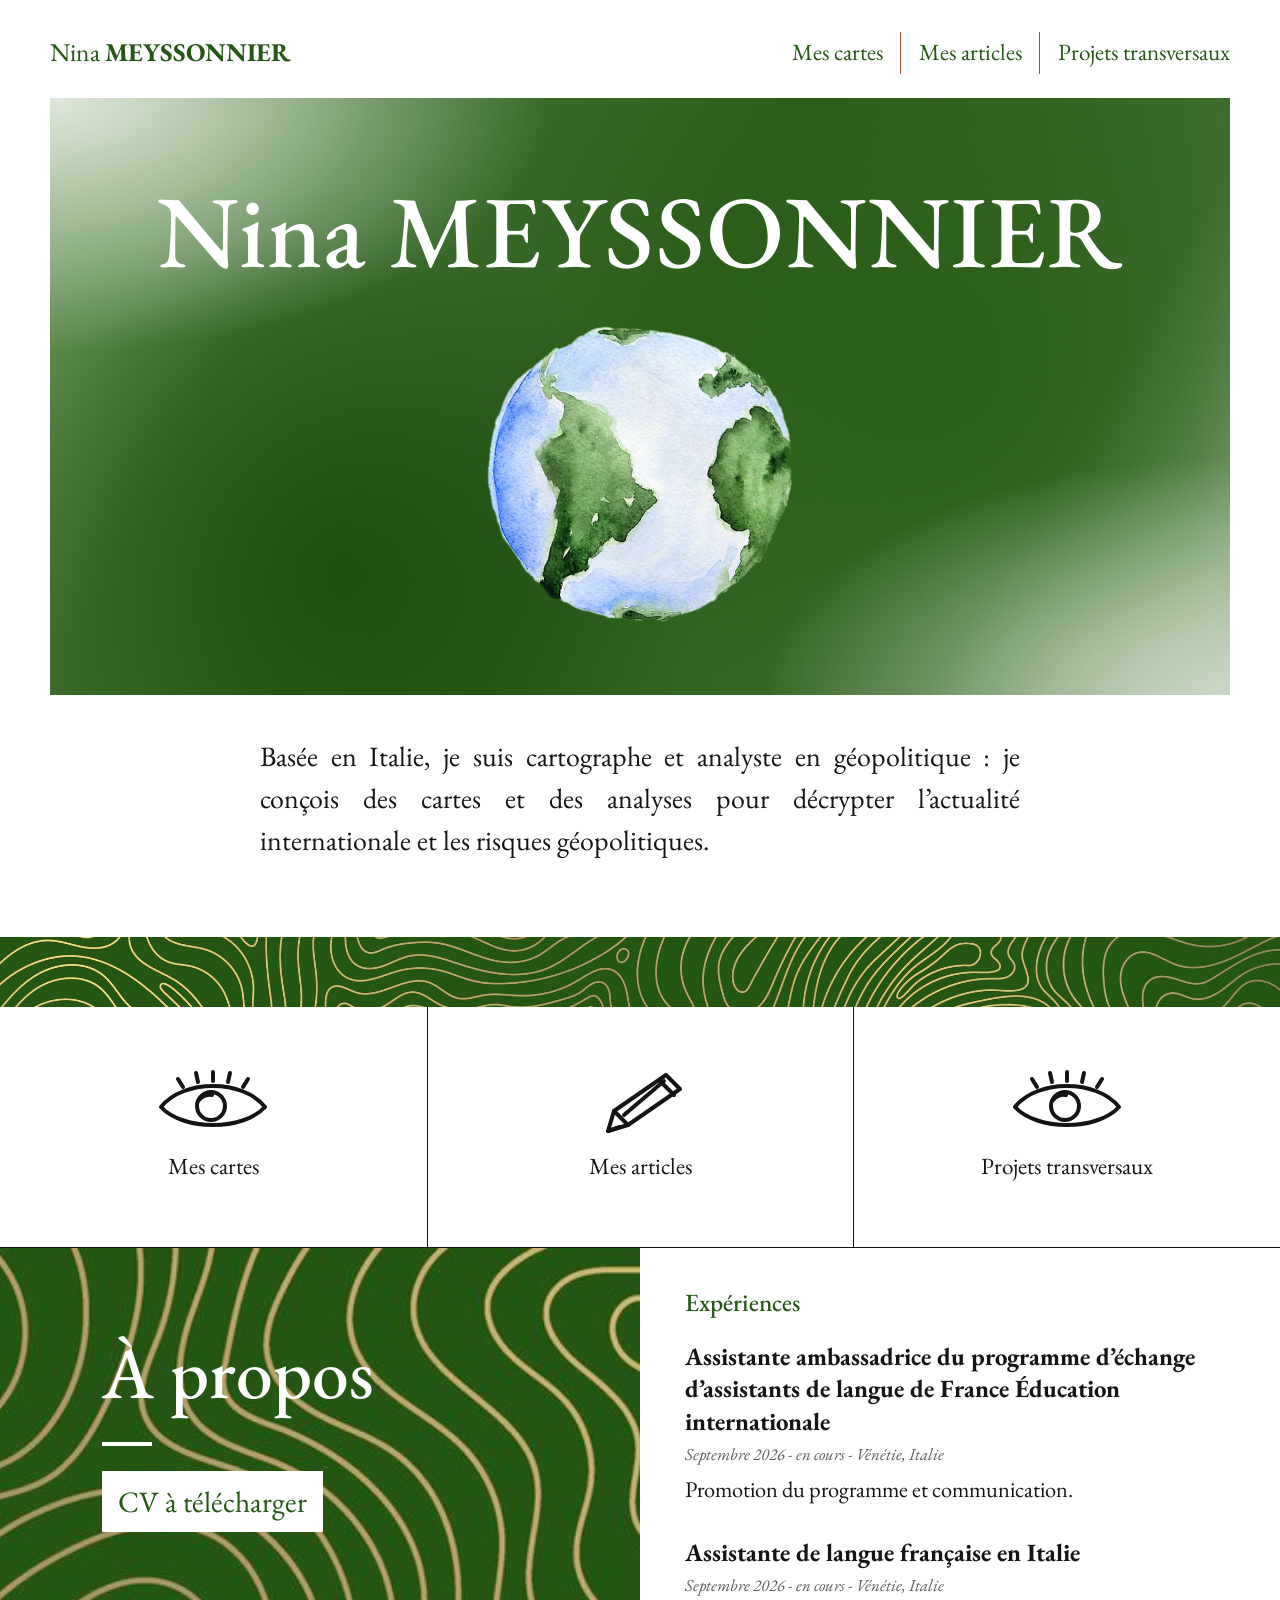
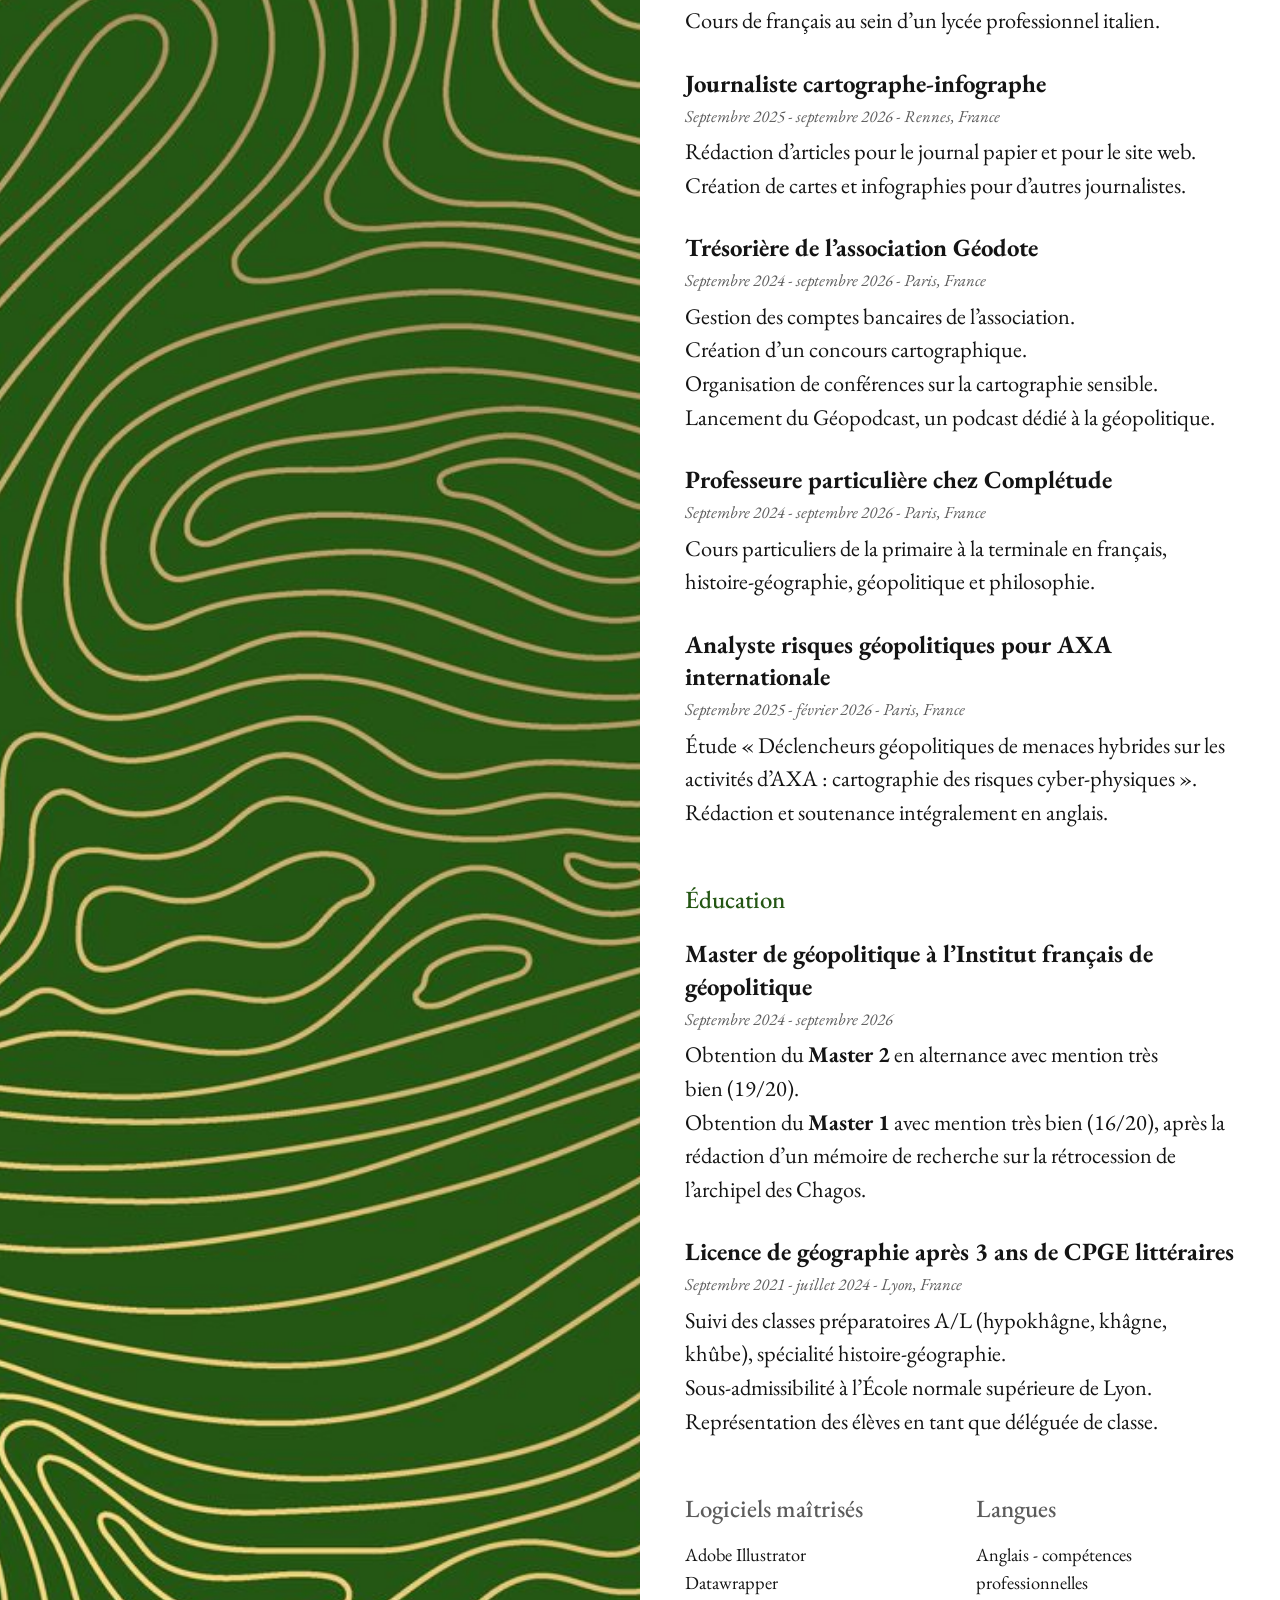
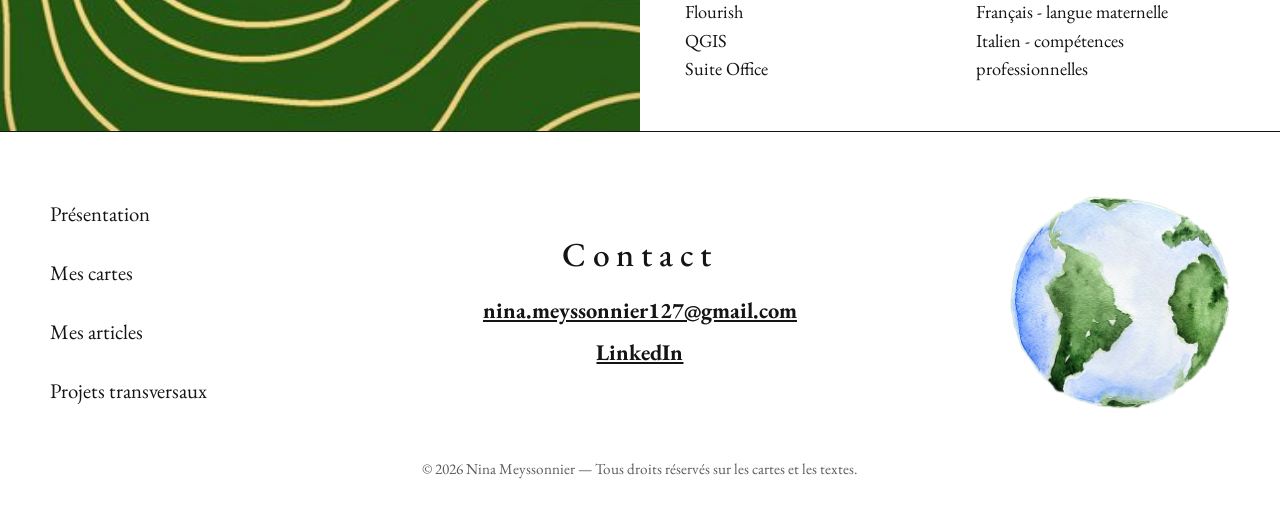
==== index.html @ a8b807ed "Mise en ligne du portfolio (version sans Wix) Co-Authored-By: Claude Opus 5.5 <noreply@anthropic.com" ====
<!doctype html>
<html lang="fr">
<head>
<meta charset="utf-8">
<meta name="viewport" content="width=device-width, initial-scale=1">
<title>Nina Meyssonnier — Cartographe et analyste en géopolitique</title>
<meta name="description" content="Nina Meyssonnier, cartographe et analyste en géopolitique basée en Italie : cartes, articles et projets pour décrypter l’actualité internationale.">
<link rel="canonical" href="https://ninameyssonnier.com/">
<meta property="og:type" content="website">
<meta property="og:title" content="Nina Meyssonnier — Cartographe et analyste en géopolitique">
<meta property="og:description" content="Nina Meyssonnier, cartographe et analyste en géopolitique basée en Italie : cartes, articles et projets pour décrypter l’actualité internationale.">
<meta property="og:url" content="https://ninameyssonnier.com/">
<meta property="og:image" content="https://ninameyssonnier.com/images/deco/globe-aquarelle.png">
<link rel="icon" type="image/png" href="images/deco/globe-aquarelle.png">
<link rel="preload" href="fonts/EBGaramond.woff2" as="font" type="font/woff2" crossorigin>
<link rel="stylesheet" href="css/style.css">
</head>
<body>
<a class="lien-evitement" href="#contenu">Aller au contenu</a>
<header class="conteneur entete">
<a class="logo" href="index.html">Nina <strong>MEYSSONNIER</strong></a>
<nav class="menu" aria-label="Menu principal">
<ul>
<li><a href="cartes.html">Mes cartes</a></li>
<li><a href="articles.html">Mes articles</a></li>
<li><a href="projets.html">Projets transversaux</a></li>
</ul>
</nav>
</header>
<main id="contenu">

<section class="conteneur banniere" aria-label="Présentation">
<h1>Nina MEYSSONNIER</h1>
<img src="images/deco/globe-aquarelle.png" alt="Globe terrestre peint à l’aquarelle" width="442" height="429">
</section>
<div class="etroit accroche"><p>Basée en Italie, je suis cartographe et analyste en géopolitique : je conçois des cartes et des analyses pour décrypter l’actualité internationale et les risques géopolitiques.</p></div>
<div class="topo" aria-hidden="true"></div>
<nav class="tuiles" aria-label="Rubriques">
<a href="cartes.html"><svg viewBox="0 0 120 70" aria-hidden="true" fill="none" stroke="currentColor" stroke-width="4" stroke-linecap="round" stroke-linejoin="round"><path d="M8 38 C30 10 90 10 112 38 C90 62 30 62 8 38 Z"/><circle cx="58" cy="37" r="14"/><path d="M46 31c3-4 9-6 13-5"/><path d="M30 18l-5-8M45 13l-2-9M60 12V3M75 13l2-9M90 18l5-8"/></svg><span>Mes cartes</span></a>
<a href="articles.html"><svg viewBox="0 0 120 70" aria-hidden="true" fill="none" stroke="currentColor" stroke-width="4" stroke-linecap="round" stroke-linejoin="round"><path d="M28 62l6-20L86 6l14 14-52 36z"/><path d="M34 42l14 14M28 62l12-4M80 12l14 14M44 46l40-34"/></svg><span>Mes articles</span></a>
<a href="projets.html"><svg viewBox="0 0 120 70" aria-hidden="true" fill="none" stroke="currentColor" stroke-width="4" stroke-linecap="round" stroke-linejoin="round"><path d="M8 38 C30 10 90 10 112 38 C90 62 30 62 8 38 Z"/><circle cx="58" cy="37" r="14"/><path d="M46 31c3-4 9-6 13-5"/><path d="M30 18l-5-8M45 13l-2-9M60 12V3M75 13l2-9M90 18l5-8"/></svg><span>Projets transversaux</span></a>
</nav>
<section class="apropos" aria-labelledby="titre-apropos">
<div class="apropos-visuel"><div>
<h2 id="titre-apropos">À propos</h2>
<hr>
<a class="bouton-blanc" href="https://a3ce014b-b03c-47b6-bcb1-6e5fcd19273f.filesusr.com/ugd/10fcb1_9ec93e1e571d4737af485cd5cc1cdba1.pdf" target="_blank" rel="noopener">CV à télécharger</a>
</div></div>
<div class="parcours">
<h3 class="rubrique">Expériences</h3>
<article class="poste"><h4>Assistante ambassadrice du programme d’échange d’assistants de langue de France Éducation internationale</h4><p class="quand">Septembre 2026 - en cours - Vénétie, Italie</p><p>Promotion du programme et communication.</p></article>
<article class="poste"><h4>Assistante de langue française en Italie</h4><p class="quand">Septembre 2026 - en cours - Vénétie, Italie</p><p>Cours de français au sein d’un lycée professionnel italien.</p></article>
<article class="poste"><h4>Journaliste cartographe-infographe</h4><p class="quand">Septembre 2025 - septembre 2026 - Rennes, France</p><p>Rédaction d’articles pour le journal papier et pour le site web.</p><p>Création de cartes et infographies pour d’autres journalistes.</p></article>
<article class="poste"><h4>Trésorière de l’association Géodote</h4><p class="quand">Septembre 2024 - septembre 2026 - Paris, France</p><p>Gestion des comptes bancaires de l’association.</p><p>Création d’un concours cartographique.</p><p>Organisation de conférences sur la cartographie sensible.</p><p>Lancement du Géopodcast, un podcast dédié à la géopolitique.</p></article>
<article class="poste"><h4>Professeure particulière chez Complétude</h4><p class="quand">Septembre 2024 - septembre 2026 - Paris, France</p><p>Cours particuliers de la primaire à la terminale en français, histoire-géographie, géopolitique et philosophie.</p></article>
<article class="poste"><h4>Analyste risques géopolitiques pour AXA internationale</h4><p class="quand">Septembre 2025 - février 2026 - Paris, France</p><p>Étude « Déclencheurs géopolitiques de menaces hybrides sur les activités d’AXA : cartographie des risques cyber-physiques ».</p><p>Rédaction et soutenance intégralement en anglais.</p></article>
<h3 class="rubrique">Éducation</h3>
<article class="poste"><h4>Master de géopolitique à l’Institut français de géopolitique</h4><p class="quand">Septembre 2024 - septembre 2026</p><p>Obtention du <strong>Master 2</strong> en alternance avec mention très bien (19/20).</p><p>Obtention du <strong>Master 1</strong> avec mention très bien (16/20), après la rédaction d’un mémoire de recherche sur la rétrocession de l’archipel des Chagos.</p></article>
<article class="poste"><h4>Licence de géographie après 3 ans de CPGE littéraires</h4><p class="quand">Septembre 2021 - juillet 2024 - Lyon, France</p><p>Suivi des classes préparatoires A/L (hypokhâgne, khâgne, khûbe), spécialité histoire-géographie.</p><p>Sous-admissibilité à l’École normale supérieure de Lyon.</p><p>Représentation des élèves en tant que déléguée de classe.</p></article>
<div class="competences">
<div><h3>Logiciels maîtrisés</h3><ul><li>Adobe Illustrator</li><li>Datawrapper</li><li>Flourish</li><li>QGIS</li><li>Suite Office</li></ul></div>
<div><h3>Langues</h3><ul><li>Anglais - compétences professionnelles</li><li>Français - langue maternelle</li><li>Italien - compétences professionnelles</li></ul></div>
</div>
</div>
</section>

</main>
<footer class="pied">
<div class="conteneur pied-grille">
<nav aria-label="Plan du site">
<ul>
<li><a href="index.html">Présentation</a></li>
<li><a href="cartes.html">Mes cartes</a></li>
<li><a href="articles.html">Mes articles</a></li>
<li><a href="projets.html">Projets transversaux</a></li>
</ul>
</nav>
<div class="contact">
<h2>Contact</h2>
<ul>
<li><a href="mailto:nina.meyssonnier127@gmail.com">nina.meyssonnier127@gmail.com</a></li>
<li><a href="https://www.linkedin.com/in/nina-meyssonnier-8220b4284/" target="_blank" rel="noopener">LinkedIn</a></li>
</ul>
</div>
<img class="pied-globe" src="images/deco/globe-aquarelle.png" alt="" width="442" height="429" loading="lazy">
</div>
<p class="mentions">© 2026 Nina Meyssonnier — Tous droits réservés sur les cartes et les textes.</p>
</footer>
</body>
</html>
---- css/style.css ----
/* ==========================================================
   Nina MEYSSONNIER — portfolio
   Couleurs et typographie reprises du site Wix d'origine
   ========================================================== */

@font-face {
  font-family: "EB Garamond";
  src: url("../fonts/EBGaramond.woff2") format("woff2");
  font-weight: 400 800;
  font-style: normal;
  font-display: swap;
}
@font-face {
  font-family: "EB Garamond";
  src: url("../fonts/EBGaramond-Italic.woff2") format("woff2");
  font-weight: 400 800;
  font-style: italic;
  font-display: swap;
}

:root {
  --vert: #245614;
  --vert-fonce: #1a4010;
  --or: #c9ae6a;
  --brique: #a4533a;      /* page active du menu + séparateurs */
  --encre: #141414;
  --gris: #5c5c5c;
  --fond: #ffffff;
  --largeur: 1180px;
  --texte: 760px;
}

* { box-sizing: border-box; }

html { scroll-behavior: smooth; }

body {
  margin: 0;
  font-family: "EB Garamond", Garamond, "Times New Roman", serif;
  font-size: 1.15rem;
  line-height: 1.6;
  color: var(--encre);
  background: var(--fond);
  text-rendering: optimizeLegibility;
}

img { max-width: 100%; height: auto; display: block; }

a { color: var(--vert); }
a:hover { color: var(--brique); }

h1, h2, h3 { font-weight: 500; line-height: 1.2; margin: 0; text-wrap: balance; }
p { margin: 0 0 1em; text-wrap: pretty; }

.conteneur { width: min(100% - 2.5rem, var(--largeur)); margin-inline: auto; }
.etroit { width: min(100% - 2.5rem, var(--texte)); margin-inline: auto; }

.lien-evitement {
  position: absolute; left: -999px; top: 0;
  background: var(--vert); color: #fff; padding: .5rem 1rem;
}
.lien-evitement:focus { left: 1rem; z-index: 10; }

/* ---------- En-tête ---------- */
.entete {
  display: flex; flex-wrap: wrap; align-items: center; justify-content: space-between;
  gap: .75rem 2rem;
  padding: 2rem 0 1.5rem;
}
.logo {
  font-size: 1.6rem; color: var(--vert); text-decoration: none; white-space: nowrap;
}
.logo strong { font-weight: 700; }
.menu ul {
  list-style: none; margin: 0; padding: 0;
  display: flex; flex-wrap: wrap; align-items: center;
}
.menu li + li { border-left: 1.5px solid var(--brique); }
.menu a {
  display: block; padding: .15rem 1.1rem; font-size: 1.45rem;
  color: var(--vert); text-decoration: none;
}
.menu li:last-child a { padding-right: 0; }
.menu a:hover, .menu a[aria-current="page"] { color: var(--brique); }

/* ---------- Accueil : bannière ---------- */
.banniere {
  position: relative; overflow: hidden;
  background:
    radial-gradient(ellipse at 0% 0%, #dfe7da 0%, rgba(223,231,218,0) 30%),
    radial-gradient(ellipse at 100% 100%, #c9d6c3 0%, rgba(201,214,195,0) 28%),
    radial-gradient(circle at 25% 80%, #1e4d0f 0%, rgba(30,77,15,0) 35%),
    radial-gradient(circle at 75% 45%, #2a5f17 0%, rgba(42,95,23,0) 40%),
    linear-gradient(120deg, #6f9a5f 0%, #3e7030 22%, #2b5e1a 50%, #3c6e2e 80%, #9ab88d 100%);
  color: #fff; text-align: center;
  padding: clamp(2.5rem, 6vw, 4.5rem) 1.25rem;
}
.banniere h1 {
  font-size: clamp(2.6rem, 8vw, 6.4rem); font-weight: 500; letter-spacing: .01em;
}
.banniere img {
  width: clamp(170px, 24vw, 330px); margin: clamp(1rem, 3vw, 2rem) auto 0;
}

.accroche {
  font-size: clamp(1.25rem, 2.2vw, 1.75rem); line-height: 1.5; text-align: justify;
  padding: 2.5rem 0 3rem;
}

/* ---------- Bandeau topographique ---------- */
.topo {
  background: var(--vert) url("../images/deco/topo.jpg") center / cover no-repeat;
  color: #fff; text-align: center;
  padding: 1.6rem 1rem;
  min-height: 70px;
}
.topo h2 { font-size: clamp(2rem, 5vw, 3.6rem); font-weight: 600; text-shadow: 0 1px 6px rgba(0,0,0,.35); }

/* ---------- Accueil : trois tuiles ---------- */
.tuiles {
  display: grid; grid-template-columns: repeat(auto-fit, minmax(240px, 1fr));
  border-bottom: 1.5px solid var(--encre);
}
.tuiles a {
  display: flex; flex-direction: column; align-items: center; justify-content: center; gap: .6rem;
  padding: 3.5rem 1rem; min-height: 240px;
  color: var(--encre); text-decoration: none; font-size: 1.45rem;
  border-left: 1.5px solid var(--encre);
  transition: background .2s;
}
.tuiles a:first-child { border-left: 0; }
.tuiles a:hover { background: #f3f6f1; color: var(--vert); }
.tuiles svg { width: 120px; height: 70px; }

/* ---------- Accueil : À propos + CV ---------- */
.apropos {
  display: grid; grid-template-columns: minmax(0, 1fr) minmax(0, 1fr);
}
.apropos-visuel {
  background: var(--vert) url("../images/deco/topo.jpg") 30% center / cover no-repeat;
  color: #fff; padding: 5rem clamp(1.5rem, 8vw, 9rem);
}
.apropos-visuel > div { position: sticky; top: 2rem; }
.apropos-visuel h2 { font-size: clamp(3rem, 6vw, 4.6rem); font-weight: 500; }
.apropos-visuel hr { width: 50px; border: 0; border-top: 4px solid #fff; margin: 1.6rem 0; }
.bouton-blanc {
  display: inline-block; background: #fff; color: var(--vert);
  padding: .4rem 1rem; font-size: 1.85rem; text-decoration: none;
}
.bouton-blanc:hover { color: var(--brique); }

.parcours { padding: 2.5rem clamp(1.25rem, 3.5vw, 3rem) 3rem; max-width: 820px; }
.parcours h3.rubrique { color: var(--vert); font-size: 1.55rem; margin: 0 0 1.4rem; }
.parcours h3.rubrique:not(:first-child) { margin-top: 3.5rem; }
.poste { margin-bottom: 1.8rem; }
.poste h4 { font-size: 1.55rem; font-weight: 700; line-height: 1.3; margin: 0 0 .3rem; }
.poste .quand { font-style: italic; color: var(--gris); font-size: 1.05rem; margin-bottom: .4rem; }
.poste p { font-size: 1.4rem; line-height: 1.5; margin: 0; }
.poste strong { font-weight: 700; }

.competences {
  display: grid; grid-template-columns: repeat(auto-fit, minmax(220px, 1fr)); gap: 1.5rem 2rem;
  margin-top: 3.5rem;
}
.competences h3 { color: var(--gris); font-size: 1.55rem; margin-bottom: 1rem; }
.competences ul { list-style: none; margin: 0; padding: 0; font-size: 1.15rem; line-height: 1.55; }

/* ---------- Titres de page ---------- */
.titre-page {
  text-align: center; color: var(--vert);
  font-size: clamp(3rem, 8vw, 6rem); font-weight: 500;
  padding: 1.5rem 0 2.5rem;
}

.encart {
  background: var(--vert); color: #fff;
  padding: clamp(2rem, 5vw, 3.5rem) 0;
  font-size: clamp(1.25rem, 2.2vw, 1.7rem); line-height: 1.5;
}
.encart p:last-child { margin-bottom: 0; }
.encart.dans-conteneur { padding-inline: 0; }
.encart .etroit { width: min(100% - 2.5rem, 1100px); text-align: justify; }

/* ---------- Fiches (cartes, projets) ---------- */
.fiche { padding: 3.5rem 0 3rem; border-bottom: 1.5px solid var(--encre); }
.fiche:last-of-type { border-bottom: 0; }
.fiche figure { margin: 0 auto 2rem; max-width: 1000px; }
.fiche figure.cadre img { border: 1.5px solid var(--vert); }
.fiche h2 { font-size: clamp(1.9rem, 3.6vw, 2.8rem); font-weight: 600; margin-bottom: 1.6rem; }
.fiche .texte { max-width: 1000px; margin-inline: auto; font-size: 1.2rem; }
.fiche .texte .contexte { font-style: italic; }
.fiche .actions { text-align: center; margin-top: 1.8rem; }

.fiche.centree h2 { text-align: center; font-weight: 500; padding-bottom: 1.6rem; border-bottom: 1.5px solid var(--encre); max-width: 760px; margin-inline: auto; margin-bottom: 2.5rem; }
.fiche.centree figure { max-width: 680px; }
.fiche.centree .texte { max-width: 900px; text-align: justify; }

.bouton {
  display: inline-block; background: var(--vert); color: #fff;
  padding: .55rem 1.6rem; font-size: 1.7rem; letter-spacing: .12em;
  text-decoration: none; transition: background .2s;
}
.bouton:hover { background: var(--vert-fonce); color: #fff; }
.bouton:focus-visible, .bouton-blanc:focus-visible, a:focus-visible { outline: 3px solid var(--or); outline-offset: 3px; }

/* Image pas encore ajoutée : le cadre disparaît, le texte reste */
figure.manquante { display: none; }

/* Plusieurs cartes pour un même projet */
.galerie { display: grid; gap: 1.5rem; max-width: 1000px; margin: 0 auto 2rem; }
.galerie figure { margin: 0; }
.galerie.deux { grid-template-columns: repeat(auto-fit, minmax(300px, 1fr)); align-items: start; }

/* ---------- Articles ---------- */
.article { text-align: center; padding: 2.5rem 0 3rem; border-bottom: 1.5px solid var(--encre); }
.article h2 { font-size: clamp(1.5rem, 2.8vw, 2.1rem); font-weight: 700; margin-bottom: .5rem; }
.article .support { font-size: 1.45rem; margin: 0; }
.article .date { font-size: 1.15rem; margin: .25rem 0 1.6rem; }
.article figure { margin: 2rem auto 0; max-width: 1000px; }

/* ---------- Vidéo ---------- */
.video { position: relative; display: block; max-width: 680px; margin: 0 auto 2rem; }
.video .lecture {
  position: absolute; inset: 0; margin: auto; width: 84px; height: 60px;
  background: #e62117; border-radius: 14px;
}
.video .lecture::after {
  content: ""; position: absolute; left: 34px; top: 18px;
  border-left: 22px solid #fff; border-top: 12px solid transparent; border-bottom: 12px solid transparent;
}

/* ---------- Pied de page ---------- */
.pied { border-top: 1.5px solid var(--encre); margin-top: 0; }
.pied-grille {
  display: grid; grid-template-columns: 1fr 1.4fr 1fr; align-items: center; gap: 2rem;
  padding: 4rem 0 3rem;
}
.pied nav ul { list-style: none; margin: 0; padding: 0; display: grid; gap: 1.6rem; font-size: 1.3rem; }
.pied nav a { color: var(--encre); text-decoration: none; }
.pied nav a:hover { color: var(--brique); }
.contact { text-align: center; }
.contact h2 { font-size: 2.1rem; letter-spacing: .2em; margin-bottom: 1.2rem; }
.contact ul { list-style: none; margin: 0; padding: 0; display: grid; gap: .4rem; font-size: 1.4rem; font-weight: 700; }
.contact a { color: var(--encre); }
.contact a:hover { color: var(--brique); }
.pied-globe { justify-self: end; width: min(220px, 100%); }
.mentions { text-align: center; font-size: .95rem; color: var(--gris); padding: 0 0 2rem; }

/* ---------- Écrans étroits ---------- */
@media (max-width: 860px) {
  .entete { justify-content: center; text-align: center; }
  .menu ul { justify-content: center; }
  .menu a { font-size: 1.25rem; padding: .15rem .8rem; }
  .apropos { grid-template-columns: 1fr; }
  .apropos-visuel { padding: 3rem 1.5rem; text-align: center; }
  .apropos-visuel hr { margin-inline: auto; }
  .tuiles a { border-left: 0; border-top: 1.5px solid var(--encre); min-height: 180px; }
  .tuiles a:first-child { border-top: 0; }
  .pied-grille { grid-template-columns: 1fr; text-align: center; }
  .pied-globe { justify-self: center; }
  .accroche, .encart .etroit, .fiche.centree .texte { text-align: left; }
  .bouton { font-size: 1.35rem; letter-spacing: .08em; }
}

@media (max-width: 600px) {
  .menu li + li { border-left: 0; }
  .menu ul { gap: .2rem .4rem; }
}
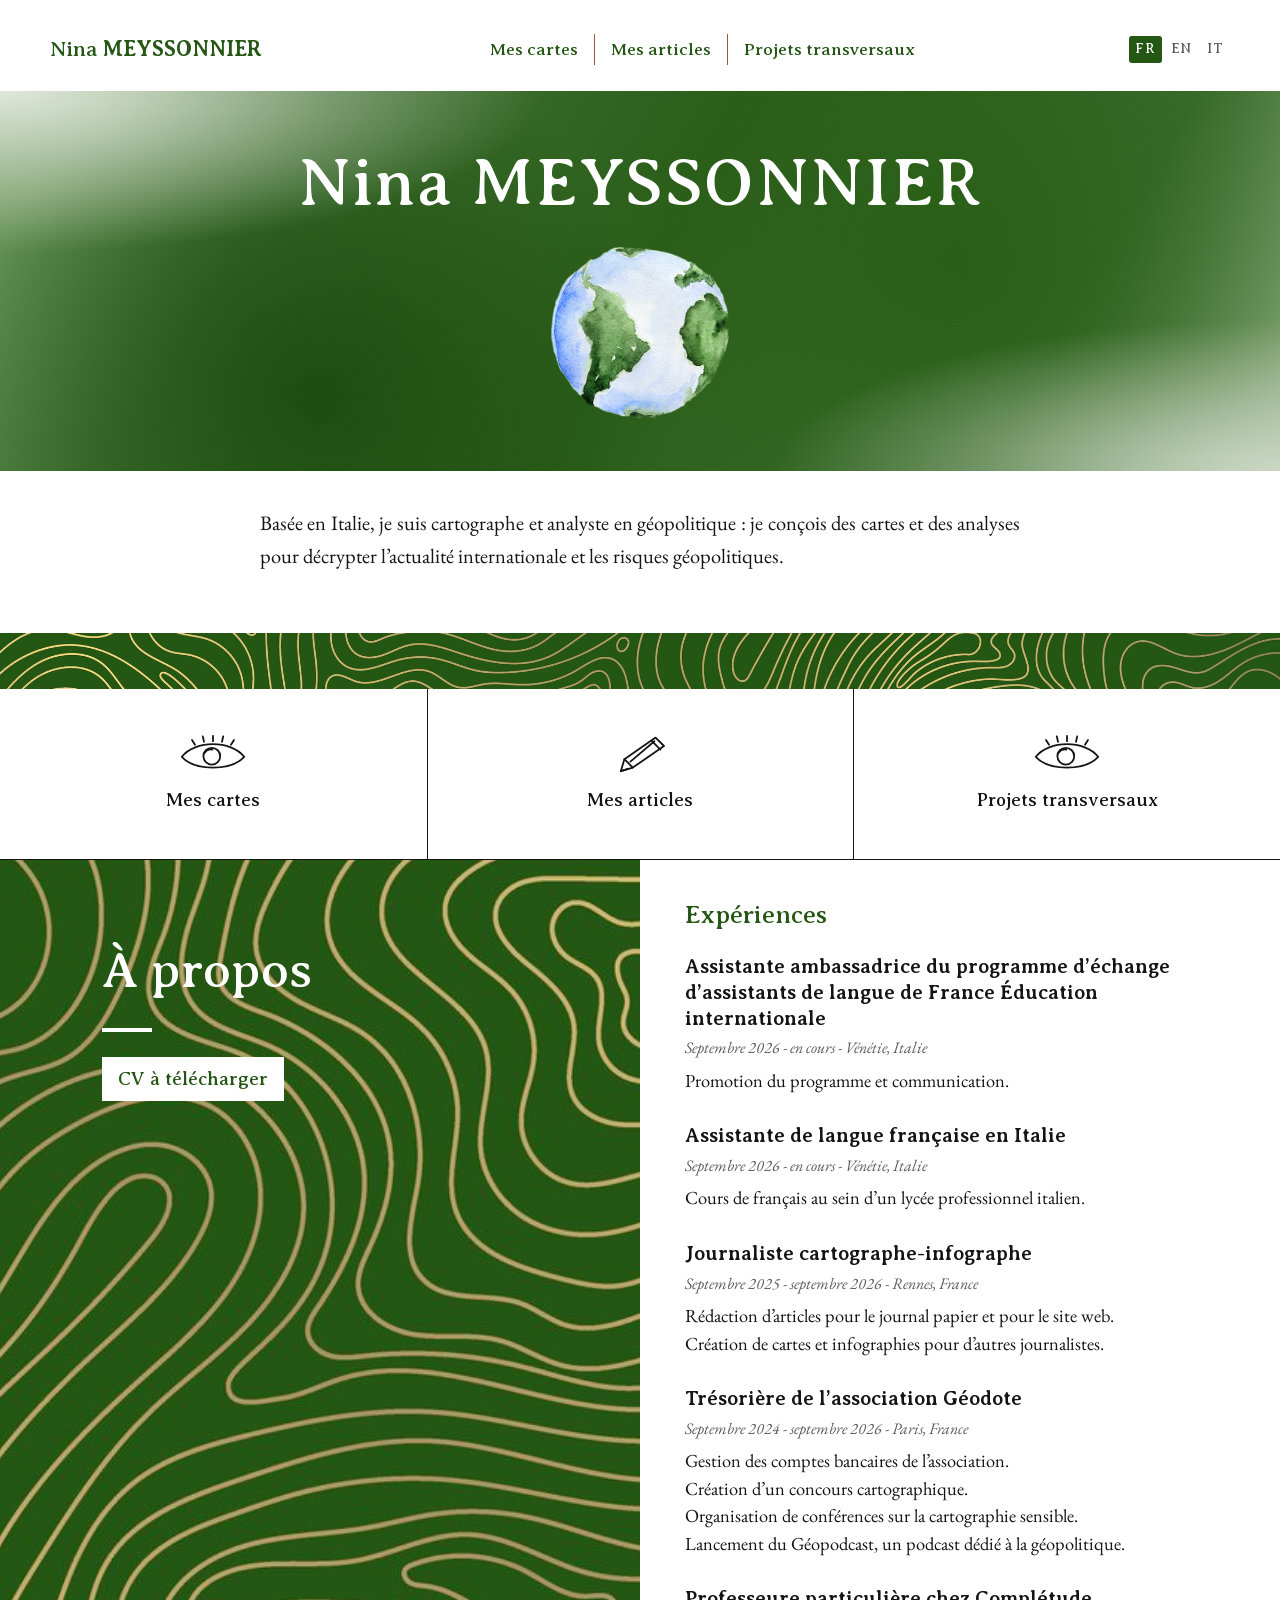
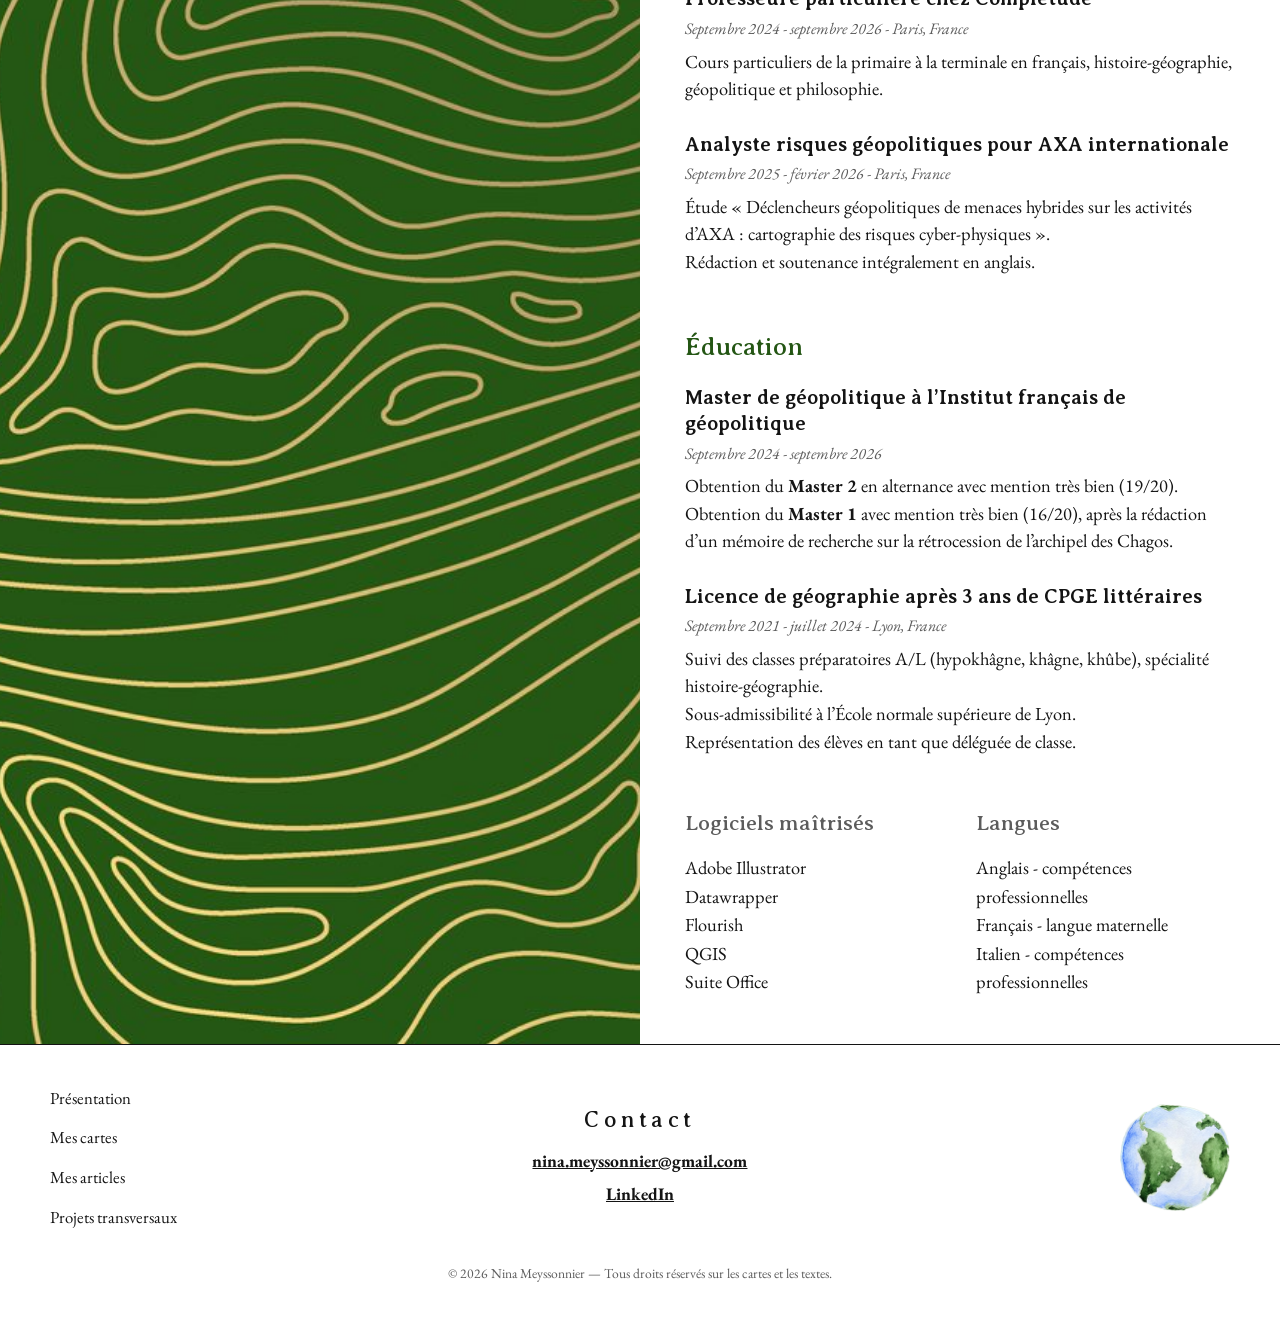
==== commit b41277d3: "Portfolio trilingue (FR, EN, IT), nouvelles polices, cartes interactives et domaine ninameyssonnier." ====
--- a/index.html
+++ b/index.html
@@ -6,6 +6,10 @@
 <title>Nina Meyssonnier — Cartographe et analyste en géopolitique</title>
 <meta name="description" content="Nina Meyssonnier, cartographe et analyste en géopolitique basée en Italie : cartes, articles et projets pour décrypter l’actualité internationale.">
 <link rel="canonical" href="https://ninameyssonnier.com/">
+<link rel="alternate" hreflang="fr" href="https://ninameyssonnier.com/">
+<link rel="alternate" hreflang="en" href="https://ninameyssonnier.com/en/">
+<link rel="alternate" hreflang="it" href="https://ninameyssonnier.com/it/">
+<link rel="alternate" hreflang="x-default" href="https://ninameyssonnier.com/">
 <meta property="og:type" content="website">
 <meta property="og:title" content="Nina Meyssonnier — Cartographe et analyste en géopolitique">
 <meta property="og:description" content="Nina Meyssonnier, cartographe et analyste en géopolitique basée en Italie : cartes, articles et projets pour décrypter l’actualité internationale.">
@@ -13,6 +17,7 @@
 <meta property="og:image" content="https://ninameyssonnier.com/images/deco/globe-aquarelle.png">
 <link rel="icon" type="image/png" href="images/deco/globe-aquarelle.png">
 <link rel="preload" href="fonts/EBGaramond.woff2" as="font" type="font/woff2" crossorigin>
+<link rel="preload" href="fonts/AveriaSerifLibre-Regular.woff2" as="font" type="font/woff2" crossorigin>
 <link rel="stylesheet" href="css/style.css">
 </head>
 <body>
@@ -26,10 +31,11 @@
 <li><a href="projets.html">Projets transversaux</a></li>
 </ul>
 </nav>
+<nav class="langues" aria-label="Langue"><a href="index.html" lang="fr" hreflang="fr" aria-current="true">FR</a><a href="en/index.html" lang="en" hreflang="en">EN</a><a href="it/index.html" lang="it" hreflang="it">IT</a></nav>
 </header>
 <main id="contenu">
 
-<section class="conteneur banniere" aria-label="Présentation">
+<section class="banniere" aria-label="Présentation">
 <h1>Nina MEYSSONNIER</h1>
 <img src="images/deco/globe-aquarelle.png" alt="Globe terrestre peint à l’aquarelle" width="442" height="429">
 </section>
@@ -44,7 +50,7 @@
 <div class="apropos-visuel"><div>
 <h2 id="titre-apropos">À propos</h2>
 <hr>
-<a class="bouton-blanc" href="https://a3ce014b-b03c-47b6-bcb1-6e5fcd19273f.filesusr.com/ugd/10fcb1_9ec93e1e571d4737af485cd5cc1cdba1.pdf" target="_blank" rel="noopener">CV à télécharger</a>
+<a class="bouton-blanc" href="cv/CV-Nina-Meyssonnier-FR.pdf" target="_blank" rel="noopener">CV à télécharger</a>
 </div></div>
 <div class="parcours">
 <h3 class="rubrique">Expériences</h3>
@@ -78,7 +84,7 @@
 <div class="contact">
 <h2>Contact</h2>
 <ul>
-<li><a href="mailto:nina.meyssonnier127@gmail.com">nina.meyssonnier127@gmail.com</a></li>
+<li><a href="mailto:nina.meyssonnier@gmail.com">nina.meyssonnier@gmail.com</a></li>
 <li><a href="https://www.linkedin.com/in/nina-meyssonnier-8220b4284/" target="_blank" rel="noopener">LinkedIn</a></li>
 </ul>
 </div>
@@ -86,5 +92,6 @@
 </div>
 <p class="mentions">© 2026 Nina Meyssonnier — Tous droits réservés sur les cartes et les textes.</p>
 </footer>
+<script src="js/apparition.js" defer></script>
 </body>
 </html>
--- a/css/style.css
+++ b/css/style.css
@@ -15,6 +15,20 @@
   src: url("../fonts/EBGaramond-Italic.woff2") format("woff2");
   font-weight: 400 800;
   font-style: italic;
+  font-display: swap;
+}
+@font-face {
+  font-family: "Averia Serif Libre";
+  src: url("../fonts/AveriaSerifLibre-Regular.woff2") format("woff2");
+  font-weight: 400;
+  font-style: normal;
+  font-display: swap;
+}
+@font-face {
+  font-family: "Averia Serif Libre";
+  src: url("../fonts/AveriaSerifLibre-Bold.woff2") format("woff2");
+  font-weight: 700;
+  font-style: normal;
   font-display: swap;
 }
 
@@ -28,6 +42,7 @@
   --fond: #ffffff;
   --largeur: 1180px;
   --texte: 760px;
+  --titres: "Averia Serif Libre", Georgia, serif;   /* police de mise en valeur */
 }
 
 * { box-sizing: border-box; }
@@ -49,7 +64,10 @@
 a { color: var(--vert); }
 a:hover { color: var(--brique); }
 
-h1, h2, h3 { font-weight: 500; line-height: 1.2; margin: 0; text-wrap: balance; }
+h1, h2, h3 { font-weight: 400; line-height: 1.2; margin: 0; text-wrap: balance; }
+
+/* Police de mise en valeur : titres, logo, menu, rubriques */
+h1, h2, h3, h4, .logo, .menu a, .tuiles span, .bouton, .bouton-blanc { font-family: var(--titres); }
 p { margin: 0 0 1em; text-wrap: pretty; }
 
 .conteneur { width: min(100% - 2.5rem, var(--largeur)); margin-inline: auto; }
@@ -68,7 +86,7 @@
   padding: 2rem 0 1.5rem;
 }
 .logo {
-  font-size: 1.6rem; color: var(--vert); text-decoration: none; white-space: nowrap;
+  font-size: 1.35rem; color: var(--vert); text-decoration: none; white-space: nowrap;
 }
 .logo strong { font-weight: 700; }
 .menu ul {
@@ -77,11 +95,20 @@
 }
 .menu li + li { border-left: 1.5px solid var(--brique); }
 .menu a {
-  display: block; padding: .15rem 1.1rem; font-size: 1.45rem;
+  display: block; padding: .1rem 1rem; font-size: 1.1rem;
   color: var(--vert); text-decoration: none;
 }
 .menu li:last-child a { padding-right: 0; }
 .menu a:hover, .menu a[aria-current="page"] { color: var(--brique); }
+
+/* Choix de la langue */
+.langues { display: flex; align-items: center; gap: .15rem; font-family: var(--titres); font-size: .85rem; }
+.langues a {
+  color: var(--gris); text-decoration: none; padding: .15rem .4rem; border-radius: 3px;
+  letter-spacing: .05em;
+}
+.langues a:hover { color: var(--brique); }
+.langues a[aria-current] { color: #fff; background: var(--vert); }
 
 /* ---------- Accueil : bannière ---------- */
 .banniere {
@@ -93,28 +120,29 @@
     radial-gradient(circle at 75% 45%, #2a5f17 0%, rgba(42,95,23,0) 40%),
     linear-gradient(120deg, #6f9a5f 0%, #3e7030 22%, #2b5e1a 50%, #3c6e2e 80%, #9ab88d 100%);
   color: #fff; text-align: center;
-  padding: clamp(2.5rem, 6vw, 4.5rem) 1.25rem;
+  padding: clamp(2rem, 4.5vw, 3.25rem) 1.25rem;
+  width: 100%;
 }
 .banniere h1 {
-  font-size: clamp(2.6rem, 8vw, 6.4rem); font-weight: 500; letter-spacing: .01em;
+  font-size: clamp(2.1rem, 5.5vw, 4.2rem); font-weight: 400; letter-spacing: .02em;
 }
 .banniere img {
-  width: clamp(170px, 24vw, 330px); margin: clamp(1rem, 3vw, 2rem) auto 0;
+  width: clamp(110px, 14vw, 190px); margin: clamp(.8rem, 2vw, 1.4rem) auto 0;
 }
 
 .accroche {
-  font-size: clamp(1.25rem, 2.2vw, 1.75rem); line-height: 1.5; text-align: justify;
-  padding: 2.5rem 0 3rem;
+  font-size: clamp(1.1rem, 1.6vw, 1.3rem); line-height: 1.6; text-align: justify;
+  padding: 2.25rem 0 2.5rem;
 }
 
 /* ---------- Bandeau topographique ---------- */
 .topo {
   background: var(--vert) url("../images/deco/topo.jpg") center / cover no-repeat;
   color: #fff; text-align: center;
-  padding: 1.6rem 1rem;
-  min-height: 70px;
-}
-.topo h2 { font-size: clamp(2rem, 5vw, 3.6rem); font-weight: 600; text-shadow: 0 1px 6px rgba(0,0,0,.35); }
+  padding: 1.1rem 1rem;
+  min-height: 56px;
+}
+.topo h2 { font-size: clamp(1.5rem, 3vw, 2.2rem); text-shadow: 0 1px 6px rgba(0,0,0,.35); }
 
 /* ---------- Accueil : trois tuiles ---------- */
 .tuiles {
@@ -123,14 +151,14 @@
 }
 .tuiles a {
   display: flex; flex-direction: column; align-items: center; justify-content: center; gap: .6rem;
-  padding: 3.5rem 1rem; min-height: 240px;
-  color: var(--encre); text-decoration: none; font-size: 1.45rem;
+  padding: 2.25rem 1rem; min-height: 170px;
+  color: var(--encre); text-decoration: none; font-size: 1.15rem;
   border-left: 1.5px solid var(--encre);
   transition: background .2s;
 }
 .tuiles a:first-child { border-left: 0; }
 .tuiles a:hover { background: #f3f6f1; color: var(--vert); }
-.tuiles svg { width: 120px; height: 70px; }
+.tuiles svg { width: 72px; height: 42px; stroke-width: 3; }
 
 /* ---------- Accueil : À propos + CV ---------- */
 .apropos {
@@ -141,41 +169,41 @@
   color: #fff; padding: 5rem clamp(1.5rem, 8vw, 9rem);
 }
 .apropos-visuel > div { position: sticky; top: 2rem; }
-.apropos-visuel h2 { font-size: clamp(3rem, 6vw, 4.6rem); font-weight: 500; }
+.apropos-visuel h2 { font-size: clamp(2.2rem, 4vw, 3.2rem); }
 .apropos-visuel hr { width: 50px; border: 0; border-top: 4px solid #fff; margin: 1.6rem 0; }
 .bouton-blanc {
   display: inline-block; background: #fff; color: var(--vert);
-  padding: .4rem 1rem; font-size: 1.85rem; text-decoration: none;
+  padding: .4rem 1rem; font-size: 1.2rem; text-decoration: none;
 }
 .bouton-blanc:hover { color: var(--brique); }
 
 .parcours { padding: 2.5rem clamp(1.25rem, 3.5vw, 3rem) 3rem; max-width: 820px; }
-.parcours h3.rubrique { color: var(--vert); font-size: 1.55rem; margin: 0 0 1.4rem; }
+.parcours h3.rubrique { color: var(--vert); font-size: 1.6rem; margin: 0 0 1.4rem; }
 .parcours h3.rubrique:not(:first-child) { margin-top: 3.5rem; }
 .poste { margin-bottom: 1.8rem; }
-.poste h4 { font-size: 1.55rem; font-weight: 700; line-height: 1.3; margin: 0 0 .3rem; }
-.poste .quand { font-style: italic; color: var(--gris); font-size: 1.05rem; margin-bottom: .4rem; }
-.poste p { font-size: 1.4rem; line-height: 1.5; margin: 0; }
+.poste h4 { font-size: 1.25rem; font-weight: 700; line-height: 1.3; margin: 0 0 .3rem; }
+.poste .quand { font-style: italic; color: var(--gris); font-size: 1rem; margin-bottom: .4rem; }
+.poste p { font-size: 1.15rem; line-height: 1.5; margin: 0; }
 .poste strong { font-weight: 700; }
 
 .competences {
   display: grid; grid-template-columns: repeat(auto-fit, minmax(220px, 1fr)); gap: 1.5rem 2rem;
   margin-top: 3.5rem;
 }
-.competences h3 { color: var(--gris); font-size: 1.55rem; margin-bottom: 1rem; }
+.competences h3 { color: var(--gris); font-size: 1.35rem; margin-bottom: 1rem; }
 .competences ul { list-style: none; margin: 0; padding: 0; font-size: 1.15rem; line-height: 1.55; }
 
 /* ---------- Titres de page ---------- */
 .titre-page {
   text-align: center; color: var(--vert);
-  font-size: clamp(3rem, 8vw, 6rem); font-weight: 500;
-  padding: 1.5rem 0 2.5rem;
+  font-size: clamp(2.4rem, 6vw, 4.4rem);
+  padding: 1rem 0 1.8rem;
 }
 
 .encart {
   background: var(--vert); color: #fff;
-  padding: clamp(2rem, 5vw, 3.5rem) 0;
-  font-size: clamp(1.25rem, 2.2vw, 1.7rem); line-height: 1.5;
+  padding: clamp(1.6rem, 3.5vw, 2.5rem) 0;
+  font-size: clamp(1.05rem, 1.6vw, 1.25rem); line-height: 1.6;
 }
 .encart p:last-child { margin-bottom: 0; }
 .encart.dans-conteneur { padding-inline: 0; }
@@ -186,22 +214,71 @@
 .fiche:last-of-type { border-bottom: 0; }
 .fiche figure { margin: 0 auto 2rem; max-width: 1000px; }
 .fiche figure.cadre img { border: 1.5px solid var(--vert); }
-.fiche h2 { font-size: clamp(1.9rem, 3.6vw, 2.8rem); font-weight: 600; margin-bottom: 1.6rem; }
-.fiche .texte { max-width: 1000px; margin-inline: auto; font-size: 1.2rem; }
+.fiche h2 { font-size: clamp(1.4rem, 2.4vw, 1.9rem); margin-bottom: 1.2rem; }
+.fiche .texte { max-width: 1000px; margin-inline: auto; font-size: 1.1rem; }
 .fiche .texte .contexte { font-style: italic; }
 .fiche .actions { text-align: center; margin-top: 1.8rem; }
 
-.fiche.centree h2 { text-align: center; font-weight: 500; padding-bottom: 1.6rem; border-bottom: 1.5px solid var(--encre); max-width: 760px; margin-inline: auto; margin-bottom: 2.5rem; }
-.fiche.centree figure { max-width: 680px; }
-.fiche.centree .texte { max-width: 900px; text-align: justify; }
 
 .bouton {
   display: inline-block; background: var(--vert); color: #fff;
-  padding: .55rem 1.6rem; font-size: 1.7rem; letter-spacing: .12em;
+  padding: .45rem 1.3rem; font-size: 1.05rem; letter-spacing: .08em;
   text-decoration: none; transition: background .2s;
 }
 .bouton:hover { background: var(--vert-fonce); color: #fff; }
 .bouton:focus-visible, .bouton-blanc:focus-visible, a:focus-visible { outline: 3px solid var(--or); outline-offset: 3px; }
+
+/* ---------- Page « Mes cartes » : carte et texte sur le même écran ---------- */
+.fiche.carte { padding: 2.25rem 0; }
+.fiche.carte > .conteneur { --h-carte: min(80vh, 760px); }
+.fiche.carte figure { margin: 0; max-width: none; display: flex; justify-content: center; align-items: center; }
+.fiche.carte figure img { width: auto; max-height: var(--h-carte); }
+.fiche.carte .texte { max-width: none; font-size: 1.02rem; line-height: 1.55; }
+.fiche.carte h2 { font-size: clamp(1.25rem, 1.9vw, 1.6rem); margin-bottom: .8rem; }
+.fiche.carte p { margin-bottom: .7em; }
+.fiche.carte .actions { text-align: left; margin-top: 1.1rem; }
+.fiche.carte .bouton { font-size: .95rem; padding: .4rem 1.1rem; }
+
+@media (min-width: 861px) {
+  .fiche.carte > .conteneur {
+    display: grid; grid-template-columns: minmax(0, 3fr) minmax(0, 2fr);
+    gap: 2.5rem; align-items: center;
+  }
+}
+
+/* Cartes interactives */
+/* Section « Cartes interactives » : cartes plus petites */
+.fiche.carte.compacte > .conteneur { --h-carte: min(62vh, 560px); max-width: 980px; }
+.fiche.carte.compacte .interactive { width: 100%; max-width: 480px; margin-inline: auto; }
+@media (min-width: 861px) {
+  .fiche.carte.compacte > .conteneur { grid-template-columns: minmax(0, 1fr) minmax(0, 1fr); }
+}
+.interactive iframe { display: block; width: 100%; border: 0; }
+.interactive iframe.video-yt { aspect-ratio: 16 / 9; height: auto; }
+.interactive iframe.podcast { height: 352px; border-radius: 12px; }
+.interactive iframe.hauteur-fixe { height: var(--h-carte); border: 1.5px solid var(--vert); }
+
+/* Carrousel : chaque carte garde son format, sans être recadrée */
+.carrousel-piste {
+  display: flex; overflow-x: auto; scroll-snap-type: x mandatory;
+  scrollbar-width: none; overscroll-behavior-x: contain;
+}
+.carrousel-piste::-webkit-scrollbar { display: none; }
+.carrousel-piste > figure { flex: 0 0 100%; height: var(--h-carte); scroll-snap-align: center; }
+.carrousel-piste img { max-height: 100%; }
+.carrousel-commandes {
+  display: flex; justify-content: center; align-items: center; gap: 1rem;
+  margin-top: .6rem; font-family: var(--titres); color: var(--gris); font-size: .95rem;
+}
+.carrousel button {
+  width: 2.1rem; height: 2.1rem; border: 0; border-radius: 50%;
+  background: var(--vert); color: #fff; font-size: 1.3rem; line-height: 1; cursor: pointer;
+  transition: background .2s, opacity .2s;
+}
+.carrousel button:hover { background: var(--vert-fonce); }
+.carrousel button:disabled { opacity: .3; cursor: default; }
+.carrousel button:focus-visible, .carrousel-piste:focus-visible { outline: 3px solid var(--or); outline-offset: 3px; }
+.carrousel.seule .carrousel-commandes { display: none; }
 
 /* Image pas encore ajoutée : le cadre disparaît, le texte reste */
 figure.manquante { display: none; }
@@ -211,55 +288,71 @@
 .galerie figure { margin: 0; }
 .galerie.deux { grid-template-columns: repeat(auto-fit, minmax(300px, 1fr)); align-items: start; }
 
-/* ---------- Articles ---------- */
-.article { text-align: center; padding: 2.5rem 0 3rem; border-bottom: 1.5px solid var(--encre); }
-.article h2 { font-size: clamp(1.5rem, 2.8vw, 2.1rem); font-weight: 700; margin-bottom: .5rem; }
-.article .support { font-size: 1.45rem; margin: 0; }
-.article .date { font-size: 1.15rem; margin: .25rem 0 1.6rem; }
-.article figure { margin: 2rem auto 0; max-width: 1000px; }
-
-/* ---------- Vidéo ---------- */
-.video { position: relative; display: block; max-width: 680px; margin: 0 auto 2rem; }
-.video .lecture {
-  position: absolute; inset: 0; margin: auto; width: 84px; height: 60px;
-  background: #e62117; border-radius: 14px;
-}
-.video .lecture::after {
-  content: ""; position: absolute; left: 34px; top: 18px;
-  border-left: 22px solid #fff; border-top: 12px solid transparent; border-bottom: 12px solid transparent;
-}
+/* ---------- Articles (même format que les fiches) ---------- */
+.article { padding: 2.25rem 0; border-bottom: 1.5px solid var(--encre); }
+.article:last-of-type { border-bottom: 0; }
+.article > .conteneur { max-width: 980px; }
+.article h2 { font-size: clamp(1.25rem, 1.9vw, 1.6rem); margin-bottom: .5rem; }
+.article .support { font-size: 1.02rem; margin: 0; }
+.article .date { font-size: 1.02rem; font-style: italic; color: var(--gris); margin: .2rem 0 0; }
+.article .date:empty { display: none; }
+.article .bouton { font-size: .95rem; padding: .4rem 1.1rem; margin-top: 1.1rem; }
+.article figure { margin: 1.6rem 0 0; display: flex; justify-content: center; }
+.article figure img { width: auto; max-height: min(80vh, 760px); }
+
 
 /* ---------- Pied de page ---------- */
 .pied { border-top: 1.5px solid var(--encre); margin-top: 0; }
 .pied-grille {
   display: grid; grid-template-columns: 1fr 1.4fr 1fr; align-items: center; gap: 2rem;
-  padding: 4rem 0 3rem;
-}
-.pied nav ul { list-style: none; margin: 0; padding: 0; display: grid; gap: 1.6rem; font-size: 1.3rem; }
+  padding: 2.5rem 0 2rem;
+}
+.pied nav ul { list-style: none; margin: 0; padding: 0; display: grid; gap: .8rem; font-size: 1.05rem; }
 .pied nav a { color: var(--encre); text-decoration: none; }
 .pied nav a:hover { color: var(--brique); }
 .contact { text-align: center; }
-.contact h2 { font-size: 2.1rem; letter-spacing: .2em; margin-bottom: 1.2rem; }
-.contact ul { list-style: none; margin: 0; padding: 0; display: grid; gap: .4rem; font-size: 1.4rem; font-weight: 700; }
+.contact h2 { font-size: 1.4rem; letter-spacing: .2em; margin-bottom: .8rem; }
+.contact ul { list-style: none; margin: 0; padding: 0; display: grid; gap: .3rem; font-size: 1.1rem; font-weight: 700; }
 .contact a { color: var(--encre); }
 .contact a:hover { color: var(--brique); }
-.pied-globe { justify-self: end; width: min(220px, 100%); }
-.mentions { text-align: center; font-size: .95rem; color: var(--gris); padding: 0 0 2rem; }
+.pied-globe { justify-self: end; width: min(110px, 100%); }
+.mentions { text-align: center; font-size: .85rem; color: var(--gris); padding: 0 0 1.5rem; }
+
+/* ---------- Apparition au défilement ---------- */
+/* La classe .js est ajoutée par js/apparition.js : sans JavaScript, tout reste visible */
+.js .apparait {
+  opacity: 0; transform: translateY(24px);
+  transition: opacity .7s ease, transform .7s ease;
+}
+.js .apparait.visible { opacity: 1; transform: none; }
+.js .tuiles a.apparait { transition: opacity .7s ease, transform .7s ease, background .2s; }
+.js .tuiles a:nth-child(2) { transition-delay: .12s, .12s, 0s; }
+.js .tuiles a:nth-child(3) { transition-delay: .24s, .24s, 0s; }
+@media (prefers-reduced-motion: reduce) {
+  .js .apparait { opacity: 1; transform: none; transition: none; }
+}
 
 /* ---------- Écrans étroits ---------- */
 @media (max-width: 860px) {
   .entete { justify-content: center; text-align: center; }
   .menu ul { justify-content: center; }
-  .menu a { font-size: 1.25rem; padding: .15rem .8rem; }
+  .menu a { font-size: 1.05rem; padding: .1rem .7rem; }
   .apropos { grid-template-columns: 1fr; }
   .apropos-visuel { padding: 3rem 1.5rem; text-align: center; }
   .apropos-visuel hr { margin-inline: auto; }
-  .tuiles a { border-left: 0; border-top: 1.5px solid var(--encre); min-height: 180px; }
+  .tuiles a { border-left: 0; border-top: 1.5px solid var(--encre); min-height: 130px; }
   .tuiles a:first-child { border-top: 0; }
   .pied-grille { grid-template-columns: 1fr; text-align: center; }
   .pied-globe { justify-self: center; }
-  .accroche, .encart .etroit, .fiche.centree .texte { text-align: left; }
-  .bouton { font-size: 1.35rem; letter-spacing: .08em; }
+  .accroche, .encart .etroit { text-align: left; }
+  .bouton { font-size: 1rem; }
+  .fiche.carte { padding: 1.5rem 0; }
+  .fiche.carte > .conteneur, .fiche.carte.compacte > .conteneur { --h-carte: 52vh; }
+  .fiche.carte .conteneur > figure, .fiche.carte .carrousel, .fiche.carte .interactive { margin-bottom: 1rem; }
+  .fiche.carte .texte { font-size: .97rem; }
+  .fiche.carte h2, .article h2 { font-size: 1.2rem; }
+  .article { padding: 1.5rem 0; }
+  .article .support, .article .date { font-size: .97rem; }
 }
 
 @media (max-width: 600px) {
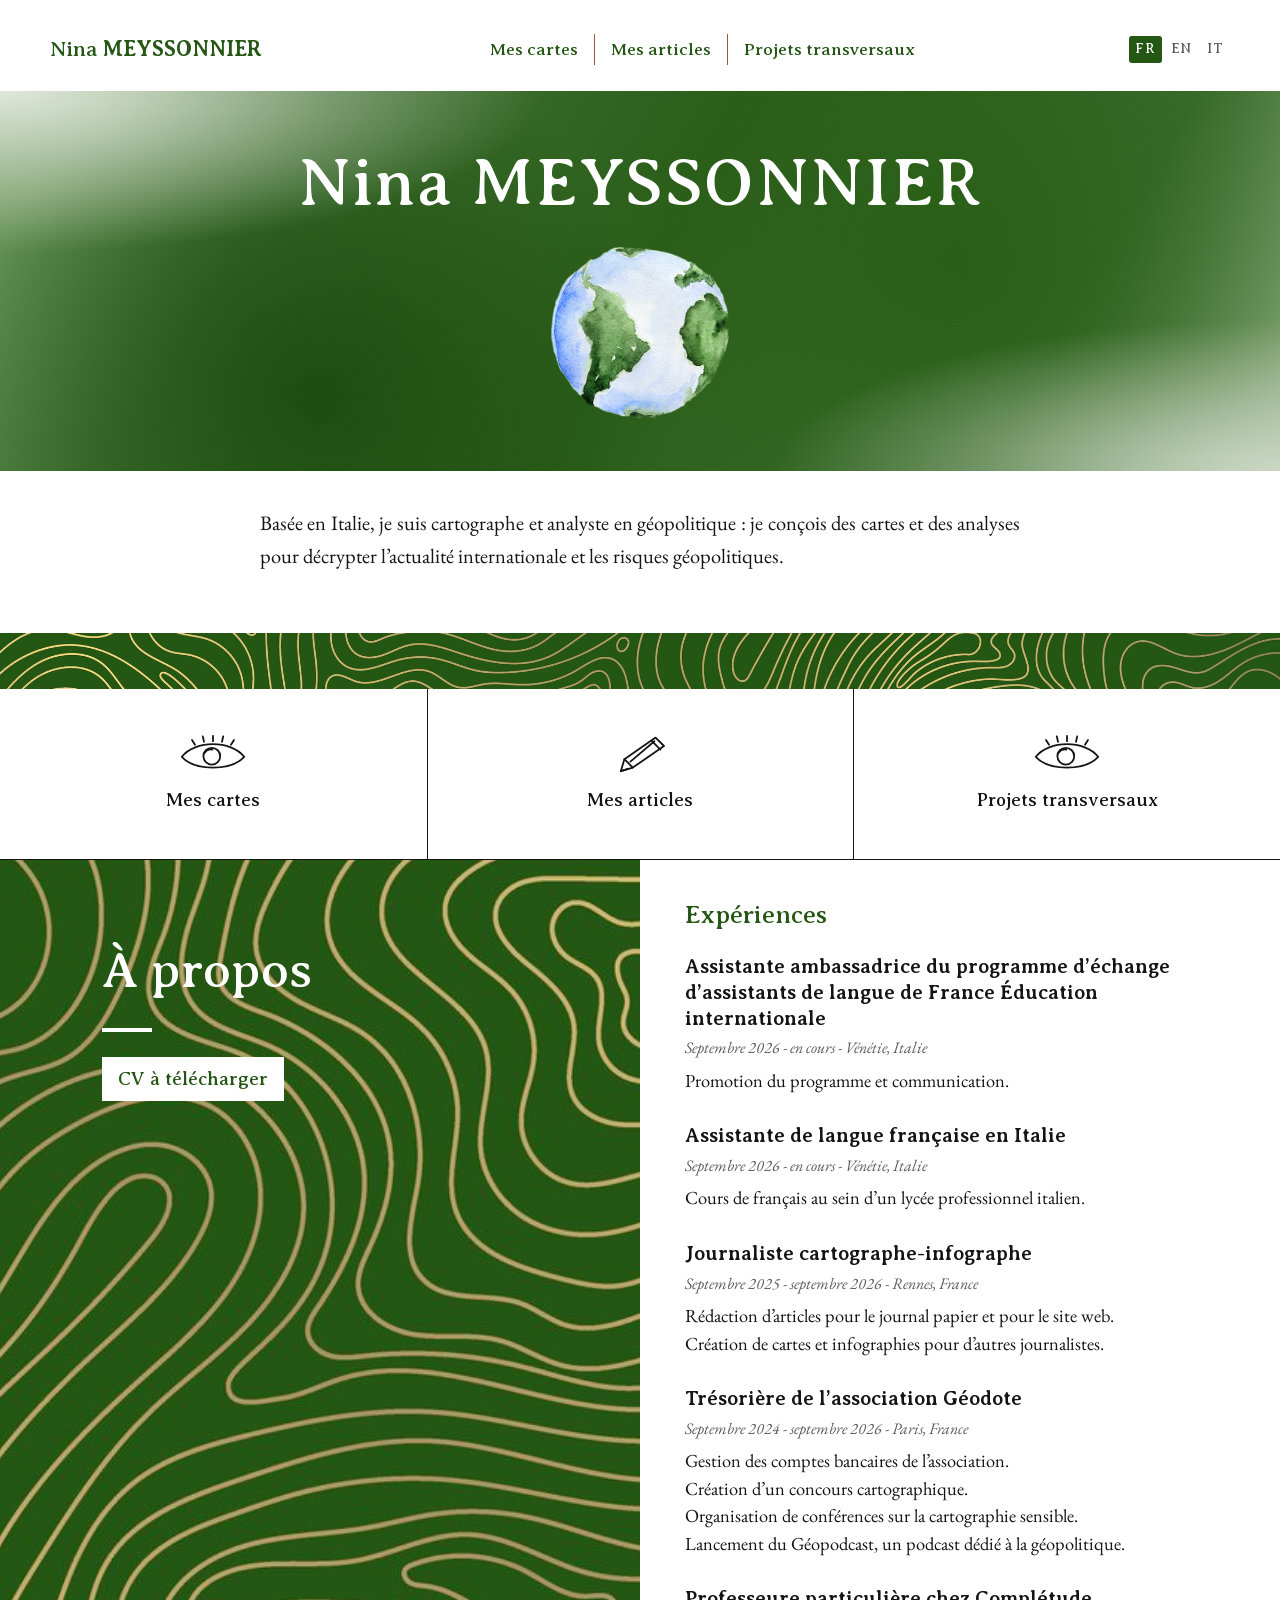
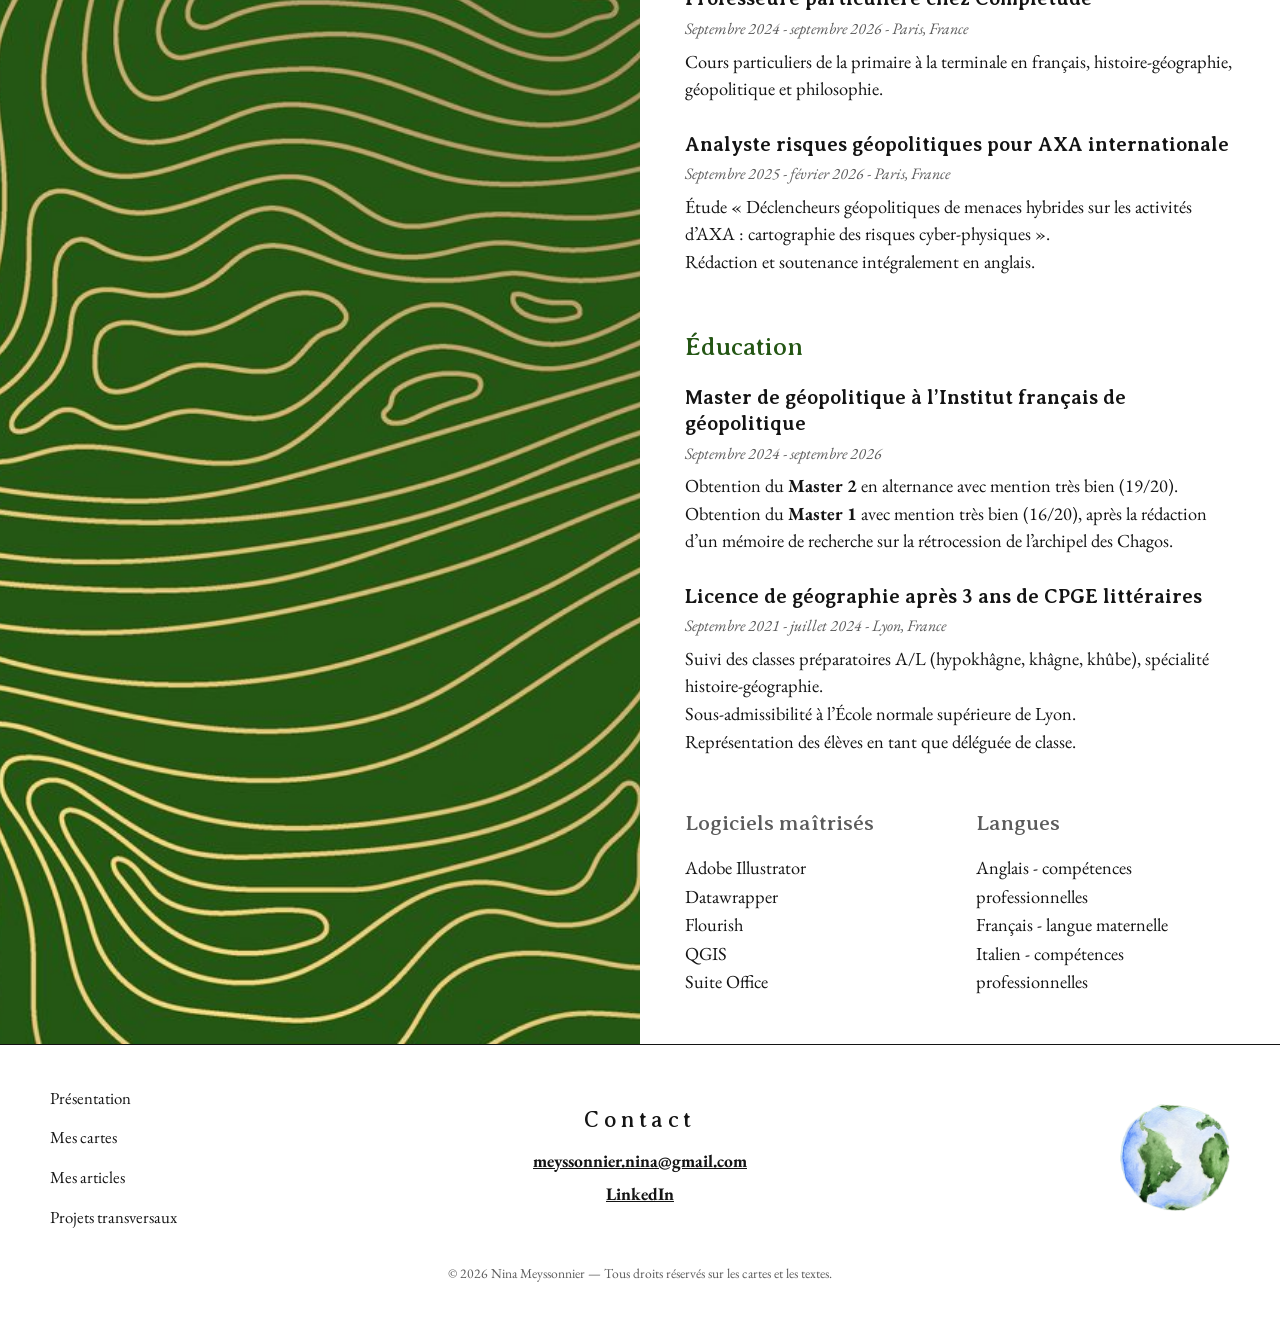
==== commit f121d8a7: "Nouvelle adresse e-mail (meyssonnier.nina@gmail.com) sur le site et dans les CV Co-Authored-By: Clau" ====
--- a/index.html
+++ b/index.html
@@ -84,7 +84,7 @@
 <div class="contact">
 <h2>Contact</h2>
 <ul>
-<li><a href="mailto:nina.meyssonnier@gmail.com">nina.meyssonnier@gmail.com</a></li>
+<li><a href="mailto:meyssonnier.nina@gmail.com">meyssonnier.nina@gmail.com</a></li>
 <li><a href="https://www.linkedin.com/in/nina-meyssonnier-8220b4284/" target="_blank" rel="noopener">LinkedIn</a></li>
 </ul>
 </div>
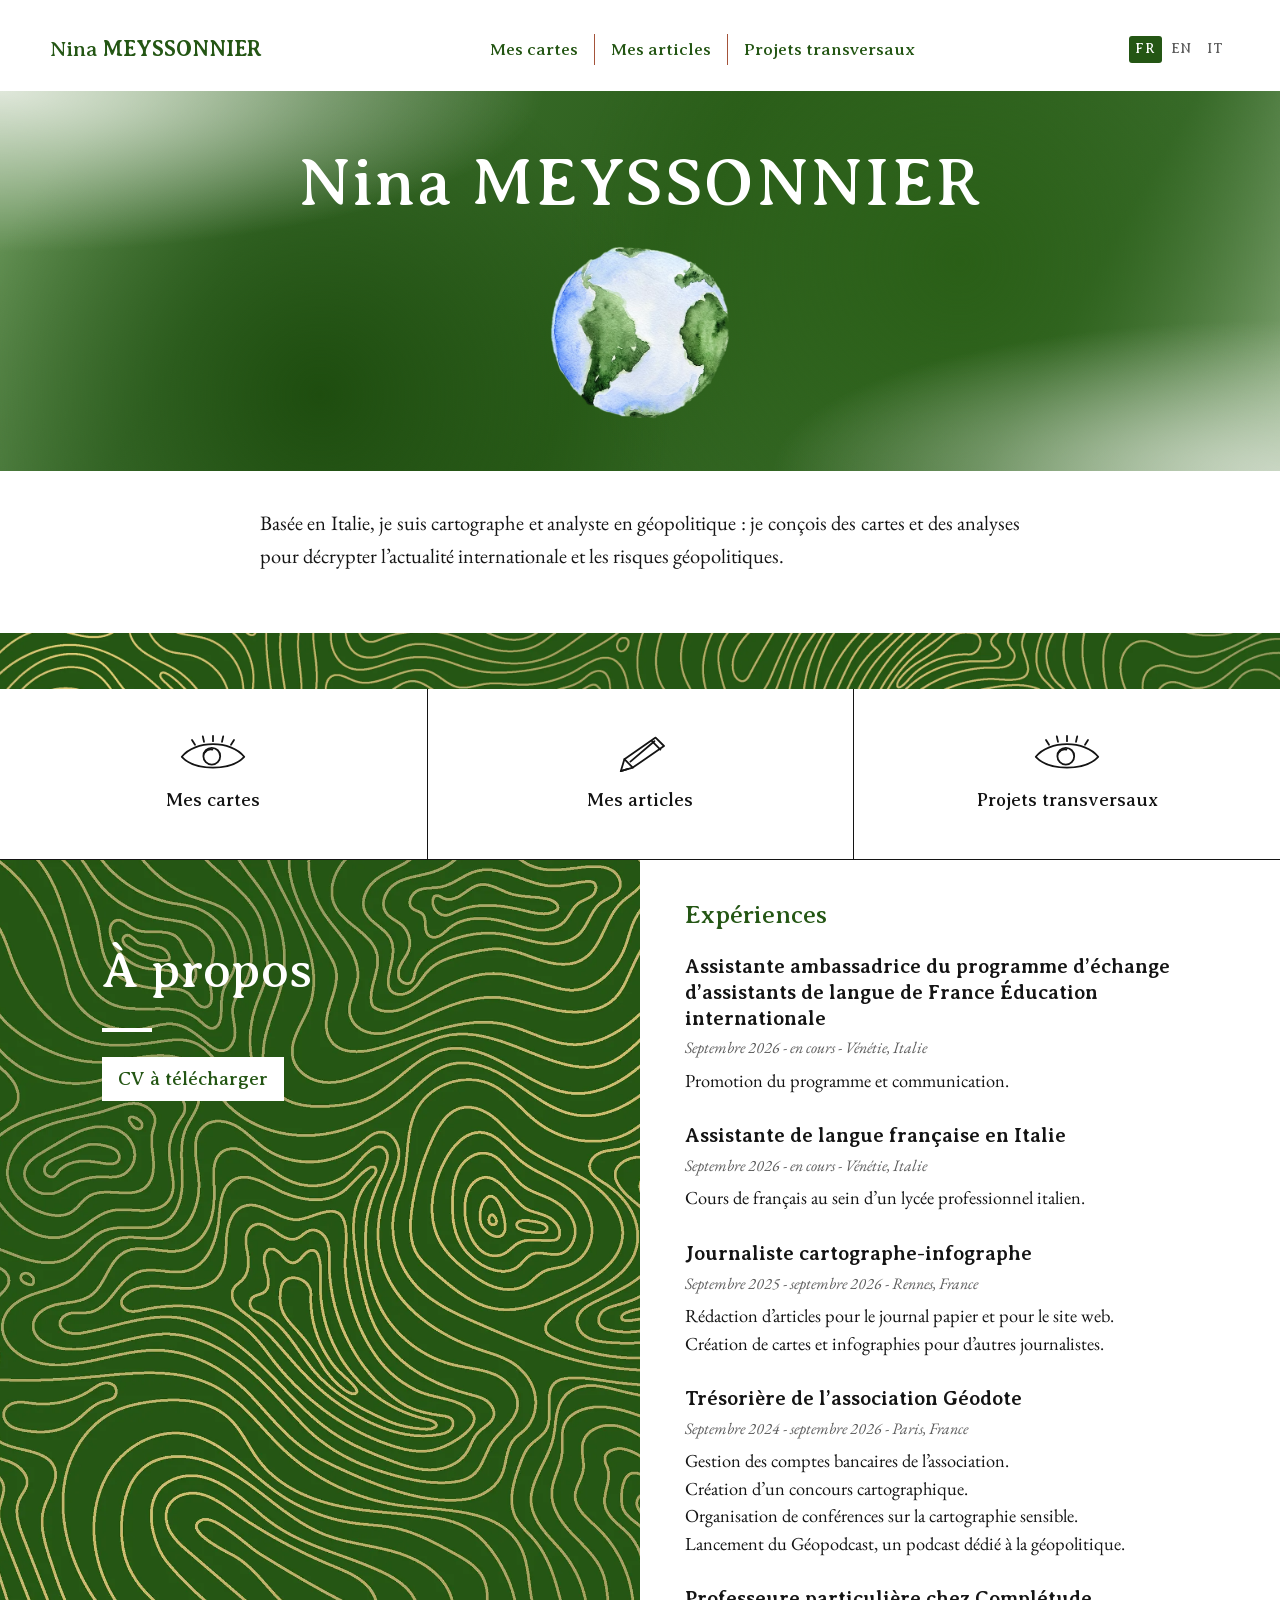
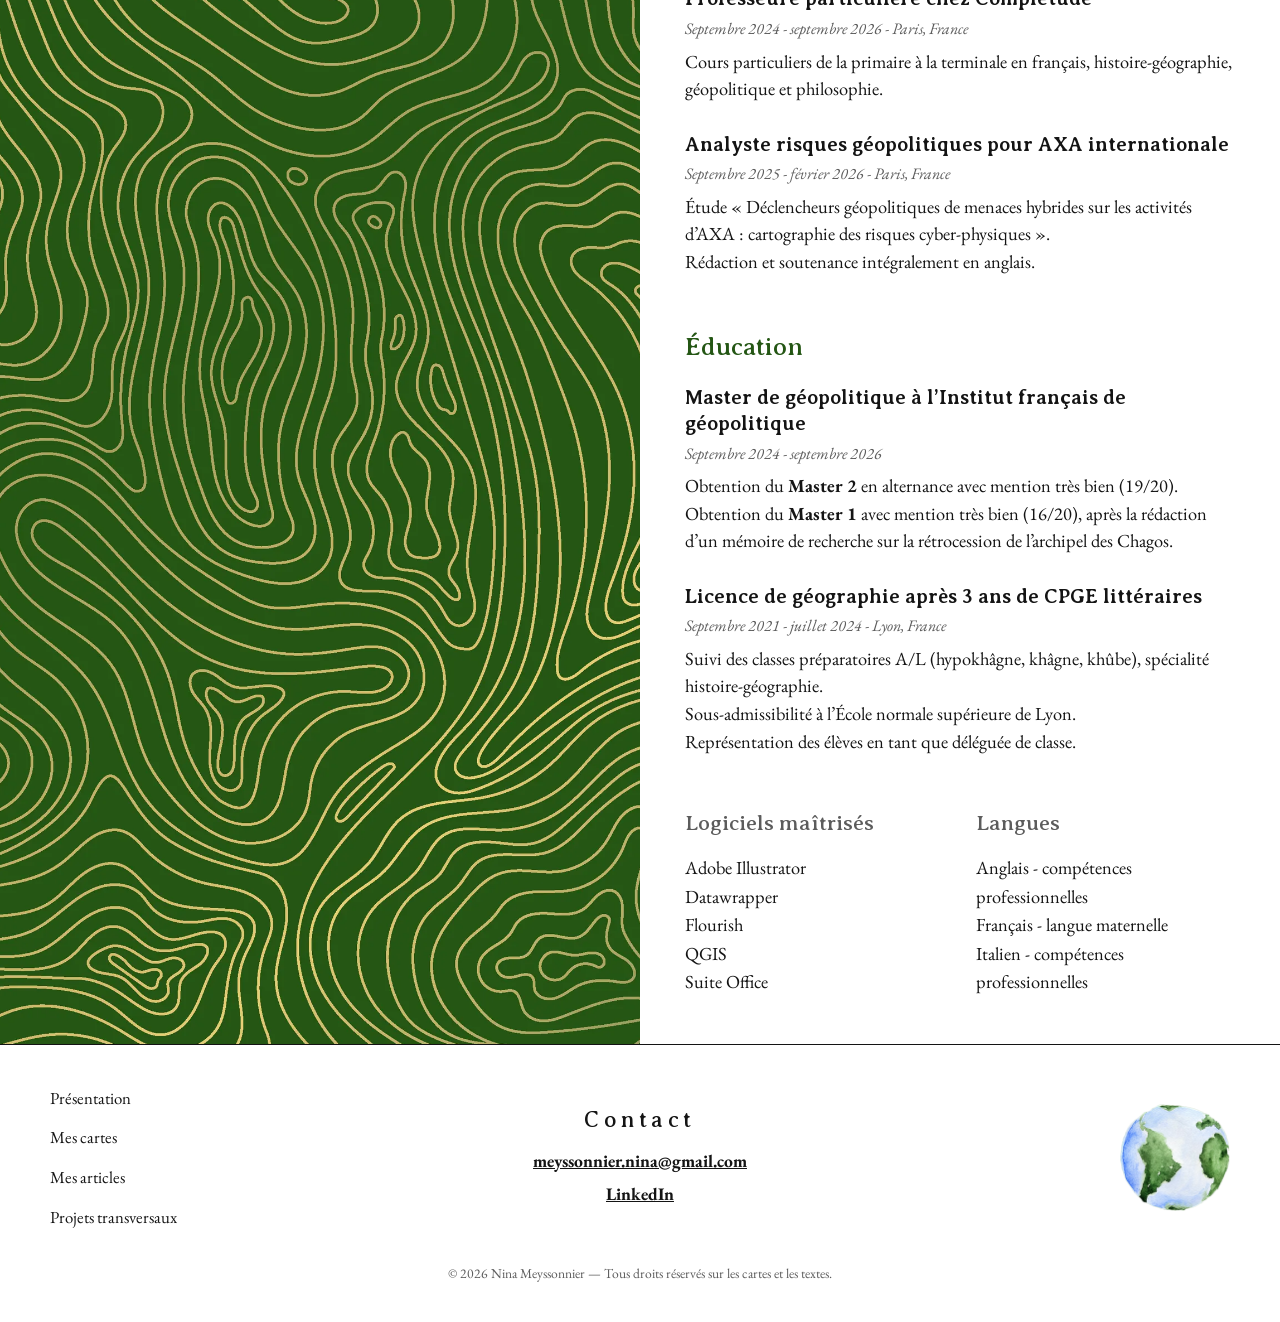
==== commit 193c02dc: "Numéro de version sur les liens CSS/JS pour forcer la mise à jour dans les navigateurs Co-Authored-B" ====
--- a/index.html
+++ b/index.html
@@ -18,7 +18,7 @@
 <link rel="icon" type="image/png" href="images/deco/globe-aquarelle.png">
 <link rel="preload" href="fonts/EBGaramond.woff2" as="font" type="font/woff2" crossorigin>
 <link rel="preload" href="fonts/AveriaSerifLibre-Regular.woff2" as="font" type="font/woff2" crossorigin>
-<link rel="stylesheet" href="css/style.css">
+<link rel="stylesheet" href="css/style.css?v=3e1b2f58">
 </head>
 <body>
 <a class="lien-evitement" href="#contenu">Aller au contenu</a>
@@ -92,6 +92,6 @@
 </div>
 <p class="mentions">© 2026 Nina Meyssonnier — Tous droits réservés sur les cartes et les textes.</p>
 </footer>
-<script src="js/apparition.js" defer></script>
+<script src="js/apparition.js?v=9f17c9cb" defer></script>
 </body>
 </html>
--- a/css/style.css
+++ b/css/style.css
@@ -137,7 +137,7 @@
 
 /* ---------- Bandeau topographique ---------- */
 .topo {
-  background: var(--vert) url("../images/deco/topo.jpg") center / cover no-repeat;
+  background: var(--vert) url("../images/deco/topo.webp") center / cover no-repeat;
   color: #fff; text-align: center;
   padding: 1.1rem 1rem;
   min-height: 56px;
@@ -165,7 +165,7 @@
   display: grid; grid-template-columns: minmax(0, 1fr) minmax(0, 1fr);
 }
 .apropos-visuel {
-  background: var(--vert) url("../images/deco/topo.jpg") 30% center / cover no-repeat;
+  background: var(--vert) url("../images/deco/topo-vertical.webp") center top / cover no-repeat;
   color: #fff; padding: 5rem clamp(1.5rem, 8vw, 9rem);
 }
 .apropos-visuel > div { position: sticky; top: 2rem; }
@@ -233,10 +233,12 @@
 .fiche.carte > .conteneur { --h-carte: min(80vh, 760px); }
 .fiche.carte figure { margin: 0; max-width: none; display: flex; justify-content: center; align-items: center; }
 .fiche.carte figure img { width: auto; max-height: var(--h-carte); }
-.fiche.carte .texte { max-width: none; font-size: 1.02rem; line-height: 1.55; }
+.fiche.carte .texte { max-width: none; margin-inline: 0; font-size: 1.02rem; line-height: 1.55; }
 .fiche.carte h2 { font-size: clamp(1.25rem, 1.9vw, 1.6rem); margin-bottom: .8rem; }
 .fiche.carte p { margin-bottom: .7em; }
 .fiche.carte .actions { text-align: left; margin-top: 1.1rem; }
+/* Texte justifié pour former des blocs réguliers (ordinateur et téléphone) */
+.fiche.carte .texte p:not(.actions):not(.contexte):not(:has(> .contexte)) { text-align: justify; hyphens: auto; -webkit-hyphens: auto; }
 .fiche.carte .bouton { font-size: .95rem; padding: .4rem 1.1rem; }
 
 @media (min-width: 861px) {
@@ -256,7 +258,7 @@
 .interactive iframe { display: block; width: 100%; border: 0; }
 .interactive iframe.video-yt { aspect-ratio: 16 / 9; height: auto; }
 .interactive iframe.podcast { height: 352px; border-radius: 12px; }
-.interactive iframe.hauteur-fixe { height: var(--h-carte); border: 1.5px solid var(--vert); }
+.interactive iframe.hauteur-fixe { height: var(--h-carte); }
 
 /* Carrousel : chaque carte garde son format, sans être recadrée */
 .carrousel-piste {
@@ -289,9 +291,9 @@
 .galerie.deux { grid-template-columns: repeat(auto-fit, minmax(300px, 1fr)); align-items: start; }
 
 /* ---------- Articles (même format que les fiches) ---------- */
-.article { padding: 2.25rem 0; border-bottom: 1.5px solid var(--encre); }
+.article { padding: 2.25rem 0; border-bottom: 1.5px solid var(--encre); text-align: center; }
 .article:last-of-type { border-bottom: 0; }
-.article > .conteneur { max-width: 980px; }
+.article > .conteneur { max-width: 820px; }
 .article h2 { font-size: clamp(1.25rem, 1.9vw, 1.6rem); margin-bottom: .5rem; }
 .article .support { font-size: 1.02rem; margin: 0; }
 .article .date { font-size: 1.02rem; font-style: italic; color: var(--gris); margin: .2rem 0 0; }
@@ -334,14 +336,31 @@
 
 /* ---------- Écrans étroits ---------- */
 @media (max-width: 860px) {
-  .entete { justify-content: center; text-align: center; }
-  .menu ul { justify-content: center; }
-  .menu a { font-size: 1.05rem; padding: .1rem .7rem; }
+  /* En-tête mobile : nom + langues sur une ligne, menu en 3 onglets égaux dessous */
+  .entete {
+    display: grid; grid-template-columns: 1fr auto; align-items: center;
+    gap: .9rem 1rem; padding: 1.1rem 0 .4rem;
+  }
+  .logo { font-size: 1.2rem; }
+  .langues { grid-column: 2; grid-row: 1; }
+  .menu { grid-column: 1 / -1; border-block: 1px solid #dfe5dc; }
+  .menu ul { display: grid; grid-template-columns: repeat(3, 1fr); }
+  .menu li + li { border-left: 1px solid #dfe5dc; }
+  .menu a, .menu li:last-child a {
+    display: flex; align-items: center; justify-content: center; text-align: center;
+    min-height: 3rem; padding: .45rem .35rem; font-size: .95rem; line-height: 1.2;
+  }
+  .menu a[aria-current="page"] { box-shadow: inset 0 -3px 0 var(--brique); }
   .apropos { grid-template-columns: 1fr; }
-  .apropos-visuel { padding: 3rem 1.5rem; text-align: center; }
+  .apropos-visuel { padding: 3rem 1.5rem; text-align: center; background-image: url("../images/deco/topo.webp"); background-position: center; }
   .apropos-visuel hr { margin-inline: auto; }
-  .tuiles a { border-left: 0; border-top: 1.5px solid var(--encre); min-height: 130px; }
-  .tuiles a:first-child { border-top: 0; }
+  /* Accueil : les 3 tuiles côte à côte, en petit */
+  .tuiles { grid-template-columns: repeat(3, minmax(0, 1fr)); }
+  .tuiles a {
+    min-height: 0; padding: 1.2rem .3rem; gap: .35rem;
+    font-size: .88rem; line-height: 1.2; text-align: center;
+  }
+  .tuiles svg { width: 44px; height: 26px; }
   .pied-grille { grid-template-columns: 1fr; text-align: center; }
   .pied-globe { justify-self: center; }
   .accroche, .encart .etroit { text-align: left; }
@@ -355,7 +374,4 @@
   .article .support, .article .date { font-size: .97rem; }
 }
 
-@media (max-width: 600px) {
-  .menu li + li { border-left: 0; }
-  .menu ul { gap: .2rem .4rem; }
-}
+
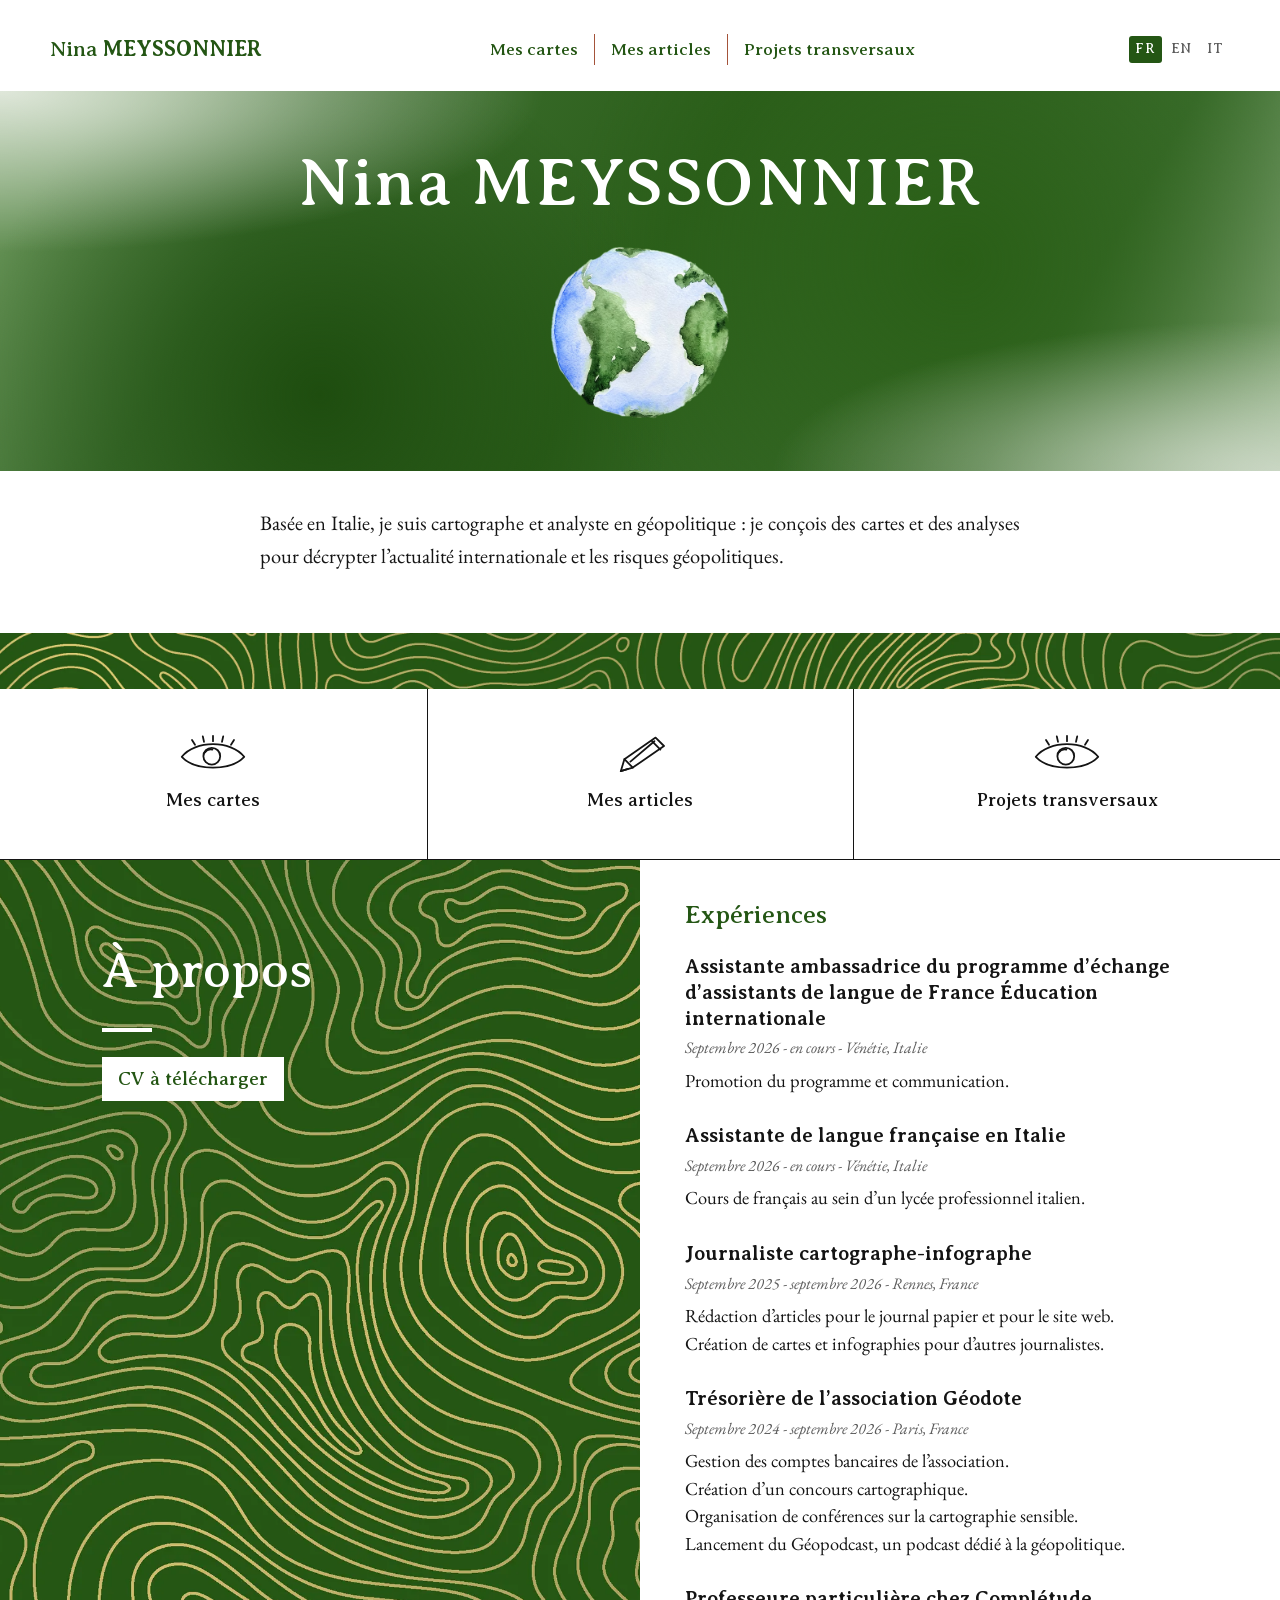
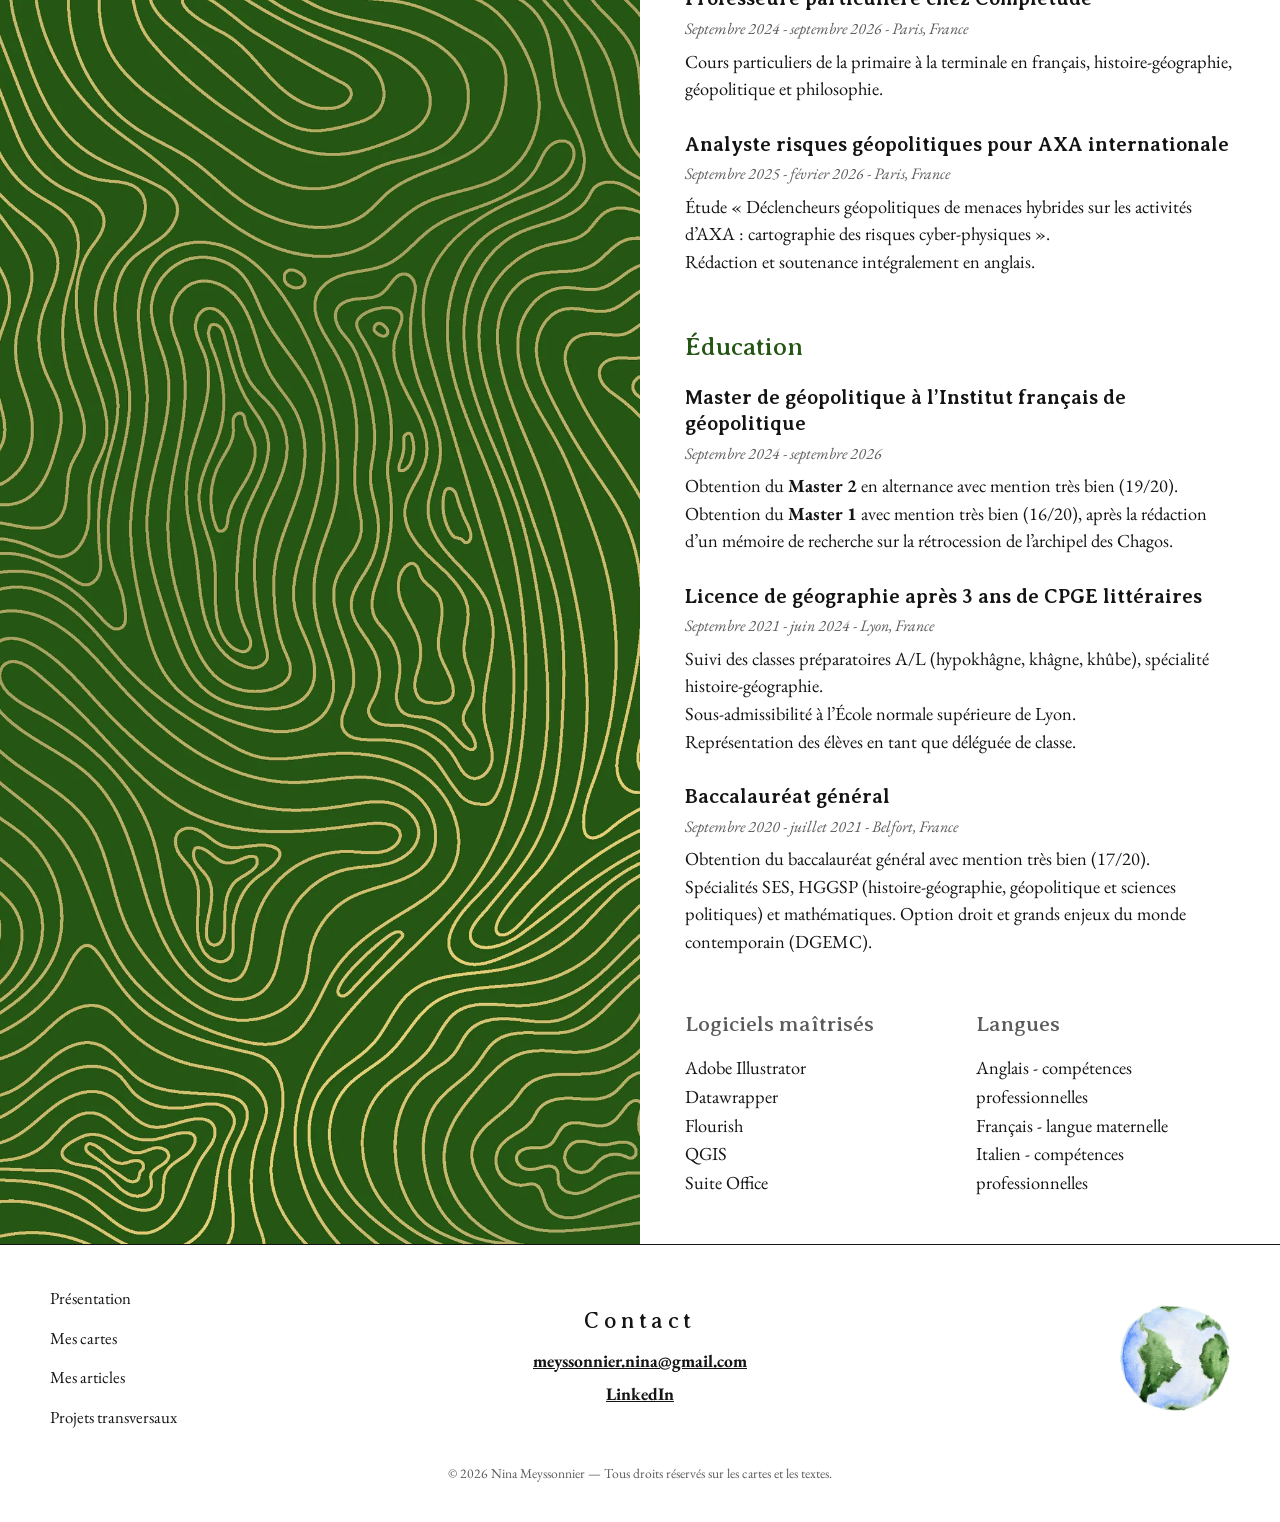
==== commit 49618d78: "CV 2027 à jour (FR, EN, IT) ; ajout du bac et licence terminée en juin 2024 Co-Authored-By: Claude O" ====
--- a/index.html
+++ b/index.html
@@ -18,7 +18,7 @@
 <link rel="icon" type="image/png" href="images/deco/globe-aquarelle.png">
 <link rel="preload" href="fonts/EBGaramond.woff2" as="font" type="font/woff2" crossorigin>
 <link rel="preload" href="fonts/AveriaSerifLibre-Regular.woff2" as="font" type="font/woff2" crossorigin>
-<link rel="stylesheet" href="css/style.css?v=3e1b2f58">
+<link rel="stylesheet" href="css/style.css?v=dd721a65">
 </head>
 <body>
 <a class="lien-evitement" href="#contenu">Aller au contenu</a>
@@ -62,7 +62,8 @@
 <article class="poste"><h4>Analyste risques géopolitiques pour AXA internationale</h4><p class="quand">Septembre 2025 - février 2026 - Paris, France</p><p>Étude « Déclencheurs géopolitiques de menaces hybrides sur les activités d’AXA : cartographie des risques cyber-physiques ».</p><p>Rédaction et soutenance intégralement en anglais.</p></article>
 <h3 class="rubrique">Éducation</h3>
 <article class="poste"><h4>Master de géopolitique à l’Institut français de géopolitique</h4><p class="quand">Septembre 2024 - septembre 2026</p><p>Obtention du <strong>Master 2</strong> en alternance avec mention très bien (19/20).</p><p>Obtention du <strong>Master 1</strong> avec mention très bien (16/20), après la rédaction d’un mémoire de recherche sur la rétrocession de l’archipel des Chagos.</p></article>
-<article class="poste"><h4>Licence de géographie après 3 ans de CPGE littéraires</h4><p class="quand">Septembre 2021 - juillet 2024 - Lyon, France</p><p>Suivi des classes préparatoires A/L (hypokhâgne, khâgne, khûbe), spécialité histoire-géographie.</p><p>Sous-admissibilité à l’École normale supérieure de Lyon.</p><p>Représentation des élèves en tant que déléguée de classe.</p></article>
+<article class="poste"><h4>Licence de géographie après 3 ans de CPGE littéraires</h4><p class="quand">Septembre 2021 - juin 2024 - Lyon, France</p><p>Suivi des classes préparatoires A/L (hypokhâgne, khâgne, khûbe), spécialité histoire-géographie.</p><p>Sous-admissibilité à l’École normale supérieure de Lyon.</p><p>Représentation des élèves en tant que déléguée de classe.</p></article>
+<article class="poste"><h4>Baccalauréat général</h4><p class="quand">Septembre 2020 - juillet 2021 - Belfort, France</p><p>Obtention du baccalauréat général avec mention très bien (17/20). Spécialités SES, HGGSP (histoire-géographie, géopolitique et sciences politiques) et mathématiques. Option droit et grands enjeux du monde contemporain (DGEMC).</p></article>
 <div class="competences">
 <div><h3>Logiciels maîtrisés</h3><ul><li>Adobe Illustrator</li><li>Datawrapper</li><li>Flourish</li><li>QGIS</li><li>Suite Office</li></ul></div>
 <div><h3>Langues</h3><ul><li>Anglais - compétences professionnelles</li><li>Français - langue maternelle</li><li>Italien - compétences professionnelles</li></ul></div>
--- a/css/style.css
+++ b/css/style.css
@@ -281,6 +281,27 @@
 .carrousel button:disabled { opacity: .3; cursor: default; }
 .carrousel button:focus-visible, .carrousel-piste:focus-visible { outline: 3px solid var(--or); outline-offset: 3px; }
 .carrousel.seule .carrousel-commandes { display: none; }
+
+/* Plein écran au clic sur une carte : contour vert en transparence */
+.fiche.carte figure.cadre img { cursor: zoom-in; }
+.fiche.carte figure.cadre img:focus-visible { outline: 3px solid var(--or); outline-offset: 3px; }
+.plein-ecran {
+  position: fixed; inset: 0; z-index: 1000;
+  display: flex; justify-content: center; align-items: center;
+  padding: clamp(.75rem, 3vw, 2rem);
+  background: rgba(36, 86, 20, .85);   /* var(--vert) en transparence */
+  cursor: zoom-out;
+}
+.plein-ecran[hidden] { display: none; }
+.plein-ecran img { max-width: 100%; max-height: 100%; width: auto; height: auto; object-fit: contain; box-shadow: 0 6px 30px rgba(0, 0, 0, .35); }
+.plein-ecran-fermer {
+  position: absolute; top: .6rem; right: .8rem;
+  width: 2.4rem; height: 2.4rem; border: 0; border-radius: 50%;
+  background: #fff; color: var(--vert); font-size: 1.7rem; line-height: 1; cursor: pointer;
+}
+.plein-ecran-fermer:hover { background: var(--or); color: #fff; }
+.plein-ecran-fermer:focus-visible { outline: 3px solid var(--or); outline-offset: 3px; }
+html.sans-defilement { overflow: hidden; }
 
 /* Image pas encore ajoutée : le cadre disparaît, le texte reste */
 figure.manquante { display: none; }
@@ -363,6 +384,19 @@
   .tuiles svg { width: 44px; height: 26px; }
   .pied-grille { grid-template-columns: 1fr; text-align: center; }
   .pied-globe { justify-self: center; }
+  /* Pied de page : infos de contact plus petites */
+  .contact h2 { font-size: 1.1rem; letter-spacing: .15em; margin-bottom: .5rem; }
+  .contact ul { font-size: .92rem; gap: .2rem; }
+  /* À propos : infos du CV (expériences, éducation, compétences) plus petites */
+  .parcours { padding: 2rem 1.25rem 2.5rem; }
+  .parcours h3.rubrique { font-size: 1.3rem; margin-bottom: 1.1rem; }
+  .parcours h3.rubrique:not(:first-child) { margin-top: 2.5rem; }
+  .poste { margin-bottom: 1.4rem; }
+  .poste h4 { font-size: 1.05rem; }
+  .poste .quand { font-size: .88rem; margin-bottom: .3rem; }
+  .poste p { font-size: .97rem; line-height: 1.45; }
+  .competences h3 { font-size: 1.1rem; margin-bottom: .6rem; }
+  .competences ul { font-size: .97rem; }
   .accroche, .encart .etroit { text-align: left; }
   .bouton { font-size: 1rem; }
   .fiche.carte { padding: 1.5rem 0; }
